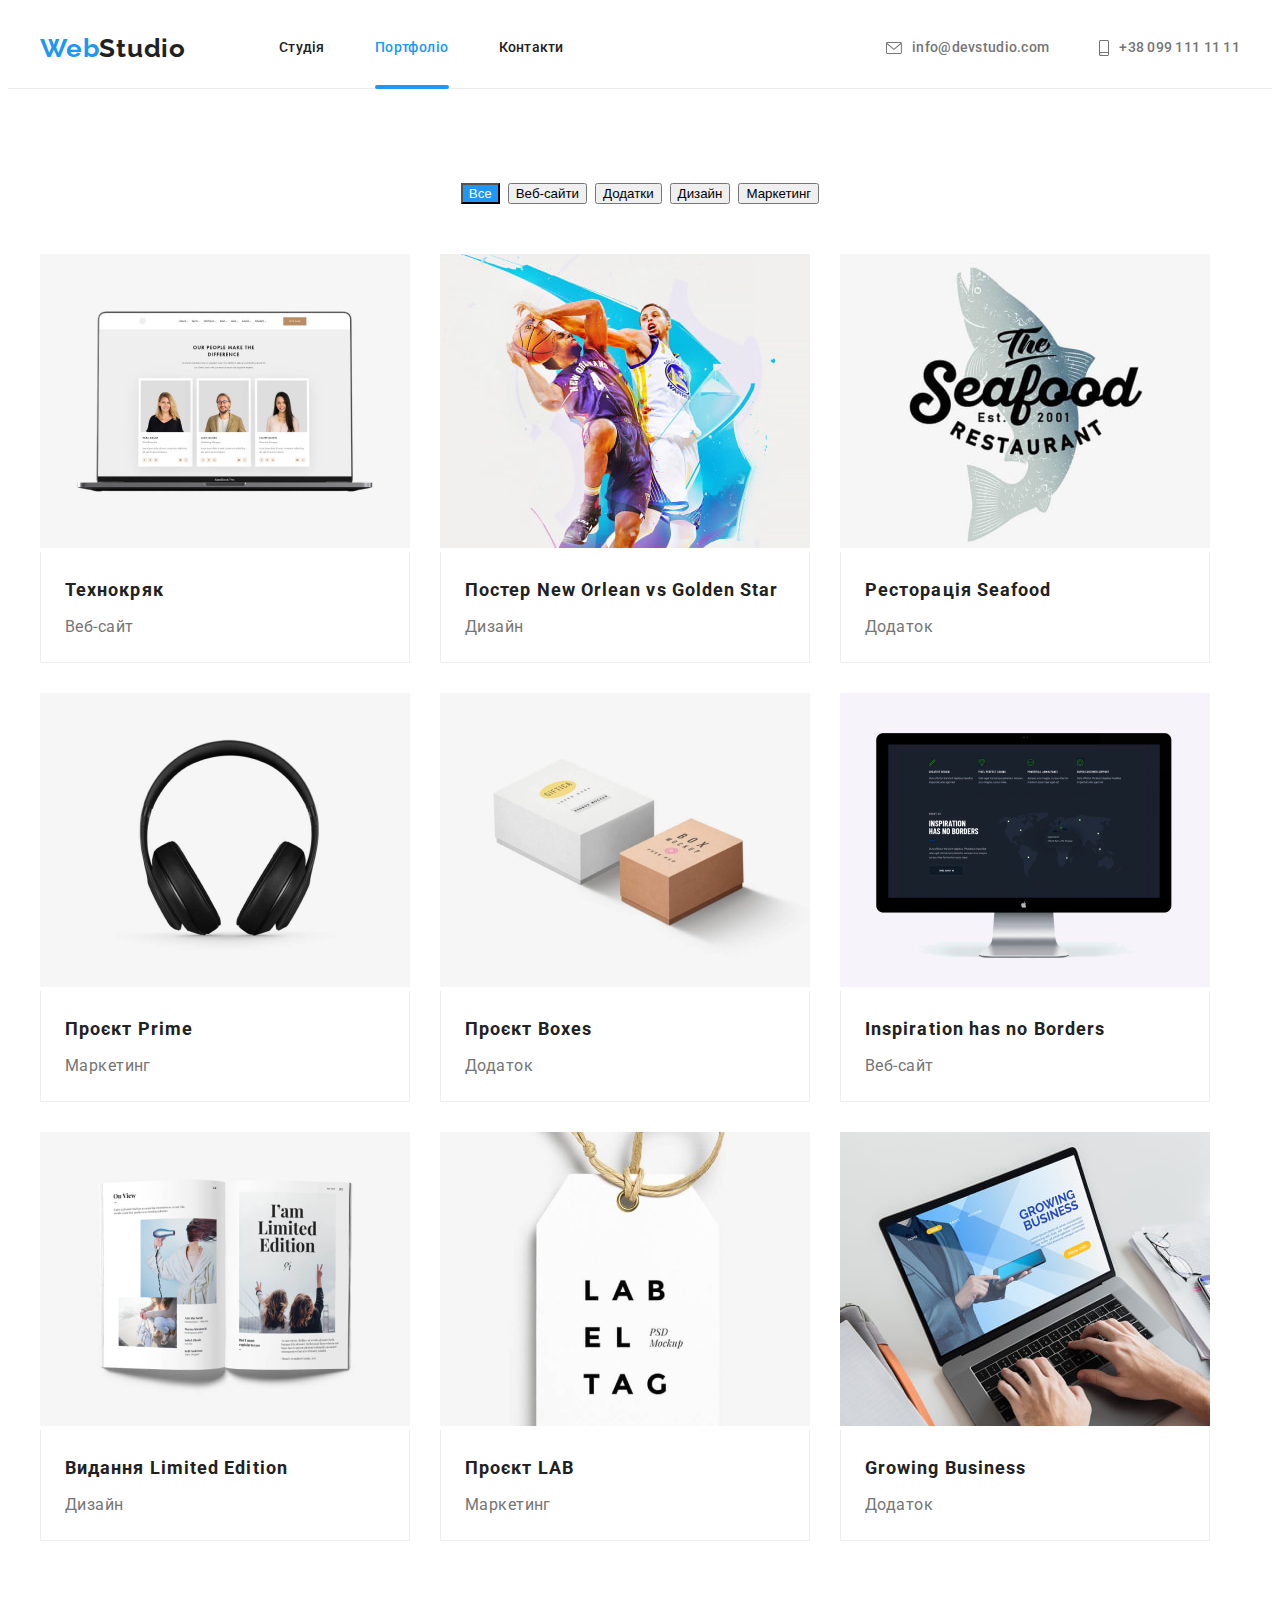
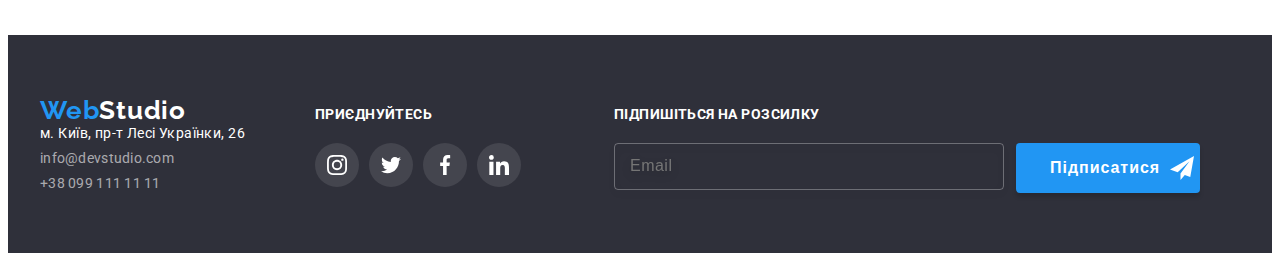
==== portfolio.html @ 306e64cb "BEM - HEADER" ====
<!DOCTYPE html>
<html lang="uk">
  <head>
    <meta charset="UTF-8" />
    <meta http-equiv="X-UA-Compatible" content="IE=edge" />
    <meta name="viewport" content="width=device-width, initial-scale=1.0" />
    <title>Portfolio</title>
    <link rel="preconnect" href="https://fonts.googleapis.com" />
    <link rel="preconnect" href="https://fonts.gstatic.com" crossorigin />
    <link
      href="https://fonts.googleapis.com/css2?family=Roboto:wght@400;500;700;900&display=swap&family=Raleway:wght@700&display=swap"
      rel="stylesheet"
    />
    <link
      rel="stylesheet"
      href="https://cdnjs.cloudflare.com/ajax/libs/modern-normalize/1.1.0/modern-normalize.min.css"
      integrity="sha512-wpPYUAdjBVSE4KJnH1VR1HeZfpl1ub8YT/NKx4PuQ5NmX2tKuGu6U/JRp5y+Y8XG2tV+wKQpNHVUX03MfMFn9Q=="
      crossorigin="anonymous"
      referrerpolicy="no-referrer"
    />
    <link rel="stylesheet" href="./css/styles.css" />
  </head>
  <body>
    <!-- HEADER -->
    <header class="header">
      <div class="container header__container">
        <a class="logo header__logo" href="" lang="en"
          >Web<span class="logo--accent">Studio</span></a
        >

        <nav class="menu">
          <ul class="menu-list list">
            <li class="menu-list__item menu__menu-list">
              <a href="./index.html" target="_self" class="menu__link link">Студія</a>
            </li>
            <li class="menu-list__item menu__menu-list">
              <a href="./portfolio.html" target="_self" class="menu__link--current link"
                >Портфоліо</a
              >
            </li>
            <li class="menu-list__item menu__menu-list">
              <a href="/*Активная_ссылка*/" target="_blank" class="menu__link link">Контакти</a>
            </li>
          </ul>
        </nav>

        <ul class="menu-contacts list">
          <li class="menu-contacts__item">
            <a class="menu__link menu-contacts__menu-link link" href="mailto:infi@example.com">
              <svg class="header-contact__icon" width="16" height="12">
                <use href="./images/icons.svg#icon-mail"></use></svg
              >info@devstudio.com
            </a>
          </li>
          <li class="header-contact__item">
            <a class="menu__link menu-contacts__menu-link link" href="tel:+380991111111">
              <svg class="header-contact__icon" width="10" height="16">
                <use href="./images/icons.svg#icon-smartphone"></use></svg
              >+38 099 111 11 11</a
            >
          </li>
        </ul>
      </div>
    </header>
    <main class="main">
      <section class="section-work">
        <div class="container work">
          <!--Герой-->
          <h2 hidden>Портфоліо</h2>
          <ul class="list filter">
            <li><button type="button" class="button primary">Все</button></li>
            <li><button type="button" class="button secondary">Веб-сайти</button></li>
            <li><button type="button" class="button secondary">Додатки</button></li>
            <li><button type="button" class="button secondary">Дизайн</button></li>
            <li><button type="button" class="button secondary">Маркетинг</button></li>
          </ul>
          <ul class="list project">
            <li class="">
              <a class="project-link link" href="link" rel="noopener noreferrer">
                <div class="project-tumb">
                  <img
                    class="project-img"
                    src="./images/people.jpg"
                    alt="фото команди"
                    width="370"
                    height="294"
                  />
                  <div class="overlay-project">
                    <p class="overlay-project-text">
                      Ресурс пропонує комплексні пропозиції з різним рівнем функціоналу та сервісів.
                      Все це дозволить відвідувачу отримати вичерпні відомості про компанію&nbsp; чи
                      приватну особу.
                    </p>
                  </div>
                </div>
                <div class="card-project">
                  <h2 class="work-title">Технокряк</h2>
                  <p class="work-text">Веб-сайт</p>
                </div>
              </a>
            </li>
            <li class="">
              <a class="project-link link" href="link" rel="noopener noreferrer">
                <div class="project-tumb">
                  <img
                    class="project-img"
                    src="./images/sport.jpg"
                    alt="фото постеру New Orlean vs Golden Star"
                    width="370"
                    height="294"
                  />
                  <div class="overlay-project">
                    <p class="overlay-project-text">
                      Ресурс пропонує комплексні пропозиції з різним рівнем функціоналу та сервісів.
                      Все це дозволить відвідувачу отримати вичерпні відомості про компанію&nbsp чи
                      приватну особу.
                    </p>
                  </div>
                </div>
                <div class="card-project">
                  <h2 class="work-title">Постер New Orlean vs Golden Star</h2>
                  <p class="work-text">Дизайн</p>
                </div>
              </a>
            </li>
            <li class="">
              <a class="project-link link" href="link" rel="noopener noreferrer">
                <div class="project-tumb">
                  <img
                    class="project-img"
                    src="./images/logorestorant.jpg"
                    alt="фото логотипа ресторації Seafood"
                    width="370"
                    height="294"
                  />
                  <div class="overlay-project">
                    <p class="overlay-project-text">
                      Ресурс пропонує комплексні пропозиції з різним рівнем функціоналу та сервісів.
                      Все це дозволить відвідувачу отримати вичерпні відомості про компанію&nbsp; чи
                      приватну особу.
                    </p>
                  </div>
                </div>
                <div class="card-project">
                  <h2 class="work-title">Ресторація Seafood</h2>
                  <p class="work-text">Додаток</p>
                </div>
              </a>
            </li>
            <li class="">
              <a class="project-link link" href="link" rel="noopener noreferrer">
                <div class="project-tumb">
                  <img
                    class="project-img"
                    src="./images/headphones.png"
                    alt="фото навушників"
                    width="370"
                    height="294"
                  />
                  <div class="overlay-project">
                    <p class="overlay-project-text">
                      Ресурс пропонує комплексні пропозиції з різним рівнем функціоналу та сервісів.
                      Все це дозволить відвідувачу отримати вичерпні відомості про компанію&nbsp; чи
                      приватну особу.
                    </p>
                  </div>
                </div>
                <div class="card-project">
                  <h2 class="work-title">Проєкт Prime</h2>
                  <p class="work-text">Маркетинг</p>
                </div>
              </a>
            </li>
            <li class="">
              <a class="project-link link" href="link" rel="noopener noreferrer">
                <div class="project-tumb">
                  <img
                    class="project-img"
                    src="./images/box.jpg"
                    alt="фото коробок"
                    width="370"
                    height="294"
                  />
                  <div class="overlay-project">
                    <p class="overlay-project-text">
                      Ресурс пропонує комплексні пропозиції з різним рівнем функціоналу та сервісів.
                      Все це дозволить відвідувачу отримати вичерпні відомості про компанію чи
                      приватну особу.
                    </p>
                  </div>
                </div>
                <div class="card-project">
                  <h2 class="work-title">Проєкт Boxes</h2>
                  <p class="work-text">Додаток</p>
                </div>
              </a>
            </li>
            <li class="">
              <a class="project-link link" href="link" rel="noopener noreferrer">
                <div class="project-tumb">
                  <img
                    class="project-img"
                    src="./images/monitor.png"
                    alt="фото монітора"
                    width="370"
                    height="294"
                  />
                  <div class="overlay-project">
                    <p class="overlay-project-text">
                      Ресурс пропонує комплексні пропозиції з різним рівнем функціоналу та сервісів.
                      Все це дозволить відвідувачу отримати вичерпні відомості про компанію чи
                      приватну особу.
                    </p>
                  </div>
                </div>
                <div class="card-project">
                  <h2 class="work-title">Inspiration has no Borders</h2>
                  <p class="work-text">Веб-сайт</p>
                </div>
              </a>
            </li>
            <li class="">
              <a class="project-link link" href="link" rel="noopener noreferrer">
                <div class="project-tumb">
                  <img
                    class="project-img"
                    src="./images/book.jpg"
                    alt="фото разгорнутої книги"
                    width="370"
                    height="294"
                  />
                  <div class="overlay-project">
                    <p class="overlay-project-text">
                      Ресурс пропонує комплексні пропозиції з різним рівнем функціоналу та сервісів.
                      Все це дозволить відвідувачу отримати вичерпні відомості про компанію&nbsp; чи
                      приватну особу.
                    </p>
                  </div>
                </div>
                <div class="card-project">
                  <h2 class="work-title">Видання Limited Edition</h2>
                  <p class="work-text">Дизайн</p>
                </div>
              </a>
            </li>
            <li class="">
              <a class="project-link link" href="link" rel="noopener noreferrer">
                <div class="project-tumb">
                  <img
                    class="project-img"
                    src="./images/labletag.jpg"
                    alt="фото лейбла"
                    width="370"
                    height="294"
                  />
                  <div class="overlay-project">
                    <p class="overlay-project-text">
                      Ресурс пропонує комплексні пропозиції з різним рівнем функціоналу та сервісів.
                      Все це дозволить відвідувачу отримати вичерпні відомості про компанію&nbsp; чи
                      приватну особу.
                    </p>
                  </div>
                </div>
                <div class="card-project">
                  <h2 class="work-title">Проєкт LAB</h2>
                  <p class="work-text">Маркетинг</p>
                </div>
              </a>
            </li>
            <li class="">
              <a class="project-link link" href="link" rel="noopener noreferrer">
                <div class="project-tumb">
                  <img
                    class="project-img"
                    src="./images/notebook.jpg"
                    alt="фото ноутбука"
                    width="370"
                    height="294"
                  />
                  <div class="overlay-project">
                    <p class="overlay-project-text">
                      Ресурс пропонує комплексні пропозиції з різним рівнем функціоналу та сервісів.
                      Все це дозволить відвідувачу отримати вичерпні відомості про компанію&nbsp; чи
                      приватну особу.
                    </p>
                  </div>
                </div>
                <div class="card-project">
                  <h2 class="work-title">Growing Business</h2>
                  <p class="work-text">Додаток</p>
                </div>
              </a>
            </li>
          </ul>
        </div>
      </section>
    </main>
    <footer class="footer">
      <div class="container footer-down">
        <div class="footer-left-bloc">
          <a class="logo footer" href="" lang="en"> Web<span class="logo-accent-1">Studio</span></a>
          <address class="footer-address">
            м. Київ, пр-т Лесі Українки, 26
            <ul class="list footer-list">
              <li class="footer-item">
                <a href="mailto:infi@example.com" class="footer-link link">info@devstudio.com</a>
              </li>
              <li class="footer-item">
                <a href="tel:+380991111111" class="footer-link link">+38 099 111 11 11</a>
              </li>
            </ul>
          </address>
        </div>
        <div class="footer-rigth-bloc">
          <h3 class="social-title">Приєднуйтесь</h3>

          <ul class="list item-rigth-bloc">
            <li class="social-link">
              <a
                class="social-invate link"
                href=""
                target="_blank"
                rel="noopener noreferrer"
                aria-label="instagram"
              >
                <svg class="social-icon-footer" width="20" height="20">
                  <use href="./images/icons.svg#icon-instagram"></use></svg
              ></a>
            </li>
            <li class="social-link">
              <a
                class="social-invate link"
                href=""
                target="_blank"
                rel="noopener noreferrer"
                aria-label="twitter"
                ><svg class="social-icon-footer" width="20" height="20">
                  <use href="./images/icons.svg#icon-twitter"></use></svg
              ></a>
            </li>
            <li class="social-link">
              <a
                class="social-invate link"
                href=""
                target="_blank"
                rel="noopener noreferrer"
                aria-label="facebook"
                ><svg class="social-icon-footer" width="20" height="20">
                  <use href="./images/icons.svg#icon-facebook"></use></svg
              ></a>
            </li>
            <li class="social-link">
              <a
                class="social-invate link"
                href=""
                target="_blank"
                rel="noopener noreferrer"
                aria-label="linkedin"
                ><svg class="social-icon-footer" width="20" height="20">
                  <use href="./images/icons.svg#icon-linkedin"></use></svg
              ></a>
            </li>
          </ul>
        </div>
        <!-- Форма підписки -->
        <div class="form">
          <h3 class="social-title">Підпишіться на розсилку</h3>
          <form class="form-footer" name="signup_form" autocomplete="on" novalidate>
            <label class="footer-form-bloc">
              <input class="footer-input-email" type="email" name="email" placeholder="Email" />
            </label>
            <button class="btn-subscribe" type="submit">
              <span class="btn-subsribe-text">Підписатися</span>
              <svg class="btn-send" width="24" height="24" viewBox="0 0 24 24">
                <use href="./images/icons.svg#icon-send"></use>
              </svg>
            </button>
          </form>
        </div>
      </div>
    </footer>
  </body>
</html>
---- css/styles.css ----
:root {
  --primery-text-color: #212121;
  --primery-bgr-color: #e5e5e5;
  --header-bgr-color: #ececec;
  --footer-bgr-color: #2f303a;
  --hero-bgr-color: #c4c4c4;
  --accent-bgr-btn-color: rgba(33, 150, 243, 1);
  --hover-focus-btn: rgba(24, 140, 232, 1);
  --white-color: #ffffff;
  --footer-text-color: rgba(255, 255, 255, 0.6);
  --footer-title: rgba(255, 255, 255, 1);
  --bgr-button-secondary: #f5f4fa;
  --bgr-overlay-we: rgba(47, 48, 58, 0.8);
  --main-text: rgba(117, 117, 117, 1);

  --border-btn: #eeeeee;
  --icon-color: #afb1b8;
  --icon-border-color: rgba(175, 177, 184, 1);
  --transition: 250ms cubic-bezier(0.4, 0, 0.2, 1);
  --animation-modal: 250ms ease-in-out 20ms;
  --overlay-card: rgba(33, 150, 243, 0.9);
  --font-form-modal: rgba(117, 117, 117, 0.5);
}
/* RESET */
body {
  font-family: 'Roboto', sans-serif;
  color: var(--primery-text-color);
  font-size: 14px;
  font-weight: 400;
  line-height: 1.14;
  letter-spacing: 0.03em;
}
h1,
h2,
h3,
h4,
h5,
h6,
p,
ul {
  margin: 0;
  padding: 0;
}
img {
  display: block;
}
div {
  display: block;
}
.list {
  list-style: none;
  padding: 0;
  margin: 0;
}
.link {
  text-decoration: none;
  color: var(--primery-text-color);
}
.visually-hidden {
  position: absolute;
  width: 1px;
  height: 1px;
  margin: -1px;
  border: 0;
  padding: 0;
  white-space: nowrap;
  clip-path: inset(100%);
  clip: rect(0 0 0 0);
  overflow: hidden;
}
/* *****GENERAL STYLES****** */
.container {
  width: 1200px;
  padding-left: 15px;
  padding-right: 15px;
  margin: 0 auto;
}
/******* HEADER *******/
.header {
  border-bottom: 1px solid #ececec;
}
.header__container {
  display: flex;
  align-items: center;
  border: 0px;
}
.logo {
  font-family: 'Raleway', sans-serif;
  font-style: normal;
  font-weight: 700;
  font-size: 26px;
  line-height: 1.19;
  letter-spacing: 0.03em;
  color: #2196f3;
  text-decoration: none;
}
.header__logo {
  margin-right: 93px;
}
.logo--accent {
  color: var(--primery-text-color);
}
/* ****** */
.menu {
  font-weight: 500;
}
.menu-list {
  display: flex;
  margin-left: auto;
  align-items: center;
}
.menu__menu-list {
  margin-right: 50px;
  display: block;
}
.menu__menu-list:last-child {
  margin-right: 0;
}
.menu__link {
  letter-spacing: 0.02em;
  transition: color var(--transition);
}
.menu__link:hover,
.menu__link:focus,
.menu__link:active {
  color: var(--accent-bgr-btn-color);
}
.menu__link--current {
  display: block;
  position: relative;
  color: var(--accent-bgr-btn-color);
  text-transform: none;
  font-weight: 500;
  padding-top: 32px;
  padding-bottom: 32px;
}
.menu__link--current::after {
  content: '';
  position: absolute;
  left: 0;
  bottom: -1px;
  display: block;
  width: 100%;
  height: 4px;
  background: var(--accent-bgr-btn-color);
  border-radius: 2px;
}
/* CONTACTS */
.menu-contacts {
  display: flex;
  align-items: center;
  margin-left: auto;
}
.menu-contacts__item {
  margin-right: 50px;
}
.menu-contacts__item:last-child {
  margin-right: 0;
}
.menu-contacts__menu-link {
  color: var(--main-text);
  font-weight: 500;
  padding-top: 32px;
  padding-bottom: 32px;
  transition: color var(--transition);
  display: flex;
  align-items: center;
  border: 0px;
}
.menu-contacts__menu-link:hover,
.menu-contacts__menu-link:focus,
.menu-contacts__menu-link:active {
  color: var(--accent-bgr-btn-color);
}

.header-contact__icon {
  fill: currentColor;
  margin-right: 10px;
}
/* *******MAIN******** */
/ 
/*******BUTTON******/
.button {
  font-size: 16px;
  line-height: 1.63;
  font-family: inherit;
  background-color: var(--bgr-button-secondary);
  cursor: pointer;
  padding: 6px 22px;
  border-radius: 4px;
  border: 0px;
  transition: background-color var(--transition), color var(--transition),
    box-shadow var(--transition);
}
.button:hover,
.button:focus {
  background-color: var(--hover-focus-btn);
  color: var(--white-color);
  box-shadow: 0px 2px 2px rgba(0, 0, 0, 0.12), 0px 1px 2px rgba(0, 0, 0, 0.08),
    0px 3px 1px rgba(0, 0, 0, 0.1);
}
.button:active {
  background-color: var(--accent-bgr-btn-color);
}
.button.hero {
  line-height: 1.88;
  background-color: var(--accent-bgr-btn-color);
  color: var(--white-color);
  font-weight: 700;
  width: 216px;
  height: 50px;
  padding: 10px 32px;
  border-radius: 4px;
  border: 0px;
  margin-top: 30px;
  margin-left: auto;
  margin-right: auto;
  justify-content: center;
  box-shadow: 0px 4px 4px 0px rgba(0, 0, 0, 0.15);
  transition: background-color var(--transition);
}
.button.hero:hover,
.button.hero:focus {
  background-color: var(--hover-focus-btn);
}
.button.primary {
  background-color: var(--accent-bgr-btn-color);
  color: var(--white-color);
  font-weight: 500;
}
.button.secondary {
  font-weight: 500;
}
/* стили для подвалов обоих страниц */
/* FOOTER */

.footer {
  background-color: var(--footer-bgr-color);
  padding-top: 60px;
  padding-bottom: 60px;
}
.container.footer-down {
  display: flex;
  align-items: baseline;
}
.footer-left-bloc {
  display: block;
  margin-right: 70px;
}

.logo-link.footer {
  margin-bottom: 20px;
  display: block;
  margin-right: 0px;
  padding-top: 0px;
  padding-bottom: 0px;
}
.footer-address {
  font-style: normal;
  color: var(--footer-title);
}
.footer-link {
  color: var(--footer-text-color);
  letter-spacing: 0.02em;
  transition: color var(--transition);
}
.footer-link:hover,
.footer-link:focus {
  color: var(--white-color);
}
.logo-accent-1 {
  color: var(--white-color);
}
.footer-item:not(:last-child) {
  display: block;
  margin-bottom: 9px;
}
.footer-list {
  margin-top: 9px;
}
/* ICONS FOOTER */
.social-invate.link {
  display: flex;
  align-items: center;
  justify-content: center;
  width: 44px;
  height: 44px;
  background-color: rgba(255, 255, 255, 0.1);
  border-radius: 50%;
  transition: background-color var(--transition);
}
.social-icon-footer {
  fill: var(--white-color);
}

.social-invate:hover,
.social-invate:focus {
  background-color: var(--accent-bgr-btn-color);
}
.social-icon {
  transition: fill var(--transition);
}
.social-invate:hover .social-icon {
  fill: var(--white-color);
}

/* СОЦІАЛЬНІ МЕРЕЖІ */
.container.social {
  display: flex;
}
.social-title {
  color: var(--footer-title);
  text-transform: uppercase;
  font-weight: 700;
  font-size: 14px;
}
/* FORM signup*/
.form {
  display: block;
  align-items: center;
  justify-content: center;
  margin-left: 93px;
  width: 570px;
}
.form-footer {
  display: flex;
}

.footer-input-email {
  min-width: 358px;
  background-color: transparent;
  border: 1px solid rgba(255, 255, 255, 0.3);
  filter: drop-shadow(0px 4px 4px rgba(0, 0, 0, 0.15));
  border-radius: 4px;
  color: var(--white-color);
  padding: 15px 15px 15px 15px;
}
.footer-input-email::placeholder {
  font-weight: 400;
  font-size: 16px;
  line-height: 1.25;
  display: flex;
  align-items: center;
  letter-spacing: 0.03em;
  padding-top: 15px;
  padding-bottom: 15px;
  width: 100%;
  height: 100%;
}
.btn-subscribe {
  display: flex;
  align-items: center;
  justify-items: center;
  width: 200px;
  height: 50px;
  background-color: rgba(33, 150, 243, 1);
  box-shadow: 0px 4px 4px rgba(0, 0, 0, 0.15);
  border-radius: 4px;
  margin-left: 12px;
  border: 0;
}
.btn-subsribe-text {
  font-weight: 700;
  font-size: 16px;
  line-height: 1.88;
  align-items: center;
  text-align: center;
  padding-top: 10px;
  padding-bottom: 10px;
  padding-left: 28px;
  letter-spacing: 0.06em;
  color: var(--white-color);
  cursor: pointer;
}
.btn-subsribe-text::after {
  content: '';
  margin-left: 10px;
}
.btn-send {
  fill: var(--white-color);
}
/* СТИЛИ ДЛЯ СТРАНИЦЫ СТУДИЯ */
/* HERO */
.section-hero {
  background-color: var(--hero-bgr-color);
  max-width: 1600px;
  padding-top: 200px;
  padding-bottom: 200px;
  margin-left: auto;
  margin-right: auto;
  text-align: center;
  background-image: linear-gradient(40deg, rgba(47, 48, 58, 0.4), rgba(47, 48, 58, 0.4)),
    url(../images/hero.jpg);
  background-repeat: no-repeat;
  background-position: center;
  background-size: cover;
  box-shadow: 0px 4px 4px rgba(0, 0, 0, 0.25);
}
.hero-title {
  font-size: 44px;
  max-width: 696px;
  color: #ffffff;
  line-height: 1.36;
  text-transform: uppercase;
  font-weight: 900;
  text-align: center;
  letter-spacing: 0.06em;
  margin-left: auto;
  margin-right: auto;
}
/* FEATURES */
.section-features {
  padding-top: 94px;
  padding-bottom: 47px;
}

.list.features {
  display: flex;
  gap: 30px;
}

.item-features {
  display: flex;
  align-items: center;
  justify-content: center;
  width: 270px;
  height: 120px;
  border-radius: 4px;
  background-color: var(--bgr-button-secondary);
  margin-bottom: 30px;
}
.features-title {
  text-transform: uppercase;
  font-weight: 700;
  font-size: 14px;
  margin-bottom: 10px;
}
.features-text {
  color: var(--main-text);
  line-height: 1.71;
}

/* WE */
.section-we {
  padding-top: 47px;
  padding-bottom: 94px;
}
.list.we {
  display: flex;
  text-align: center;
  gap: 30px;
}
.portfolio-item {
  width: 370px;
  height: 294px;
}
.we-title {
  font-weight: 700;
  font-size: 36px;
  line-height: 1.17;
  text-align: center;
  margin-bottom: 50px;
}
.overlay-we {
  position: relative;
}
.overlay-text {
  position: absolute;
  left: 0;
  bottom: 0;
  padding-top: 27px;
  padding-bottom: 27px;
  width: 100%;
  font-weight: 700;
  font-size: 14px;
  line-height: 1.14;
  letter-spacing: 0.03em;
  color: var(--footer-title);
  text-align: center;
  background-color: var(--bgr-overlay-we);
  text-transform: uppercase;
  text-shadow: 0px 4px 4px rgba(0, 0, 0, 0.25);
}
/* **TEAM** */

.section-team {
  background-color: var(--bgr-button-secondary);
  padding-top: 94px;
  padding-bottom: 94px;
}
.team-cont {
  padding-top: 30px;
  padding-bottom: 30px;
}

.team-card {
  background-color: var(--white-color);
  border-radius: 0px 0px 4px 4px;
  text-align: center;
  box-shadow: 0px 1px 3px rgba(0, 0, 0, 0.12), 0px 1px 1px rgba(0, 0, 0, 0.14),
    0px 2px 1px rgba(0, 0, 0, 0.2);
}
.list.team {
  gap: 30px;
  display: flex;
  text-align: center;
}
.team-title {
  font-weight: 500;
  font-size: 16px;
  line-height: 1.19;
  margin-bottom: 10px;
}
.team-text {
  font-weight: 400;
  font-size: 16px;
  line-height: 1.19;
  color: var(--main-text);
}

/* СТИЛИ ДЛЯ СТРАНИЦЫ ПОРТФОЛИО */
.section-work {
  padding-top: 94px;
  padding-bottom: 94px;
}
.list.filter {
  display: flex;
  justify-content: center;
  gap: 8px;
  margin-bottom: 50px;
}
.list.project {
  display: flex;
  flex-wrap: wrap;
  gap: 30px;
}
.project-link {
  display: block;
  transition: box-shadow var(--transition);
}
.project-link:hover,
.project-link:focus {
  box-shadow: 1px 4px 6px 0px rgba(0, 0, 0, 0.16), 0px 4px 4px 0px rgba(0, 0, 0, 0.06),
    0px 1px 1px 0px rgba(0, 0, 0, 0.12);
}
.project-tumb {
  display: inline-block;
  position: relative;
  overflow-y: hidden;
  overflow-x: hidden;
}

.overlay-project {
  position: absolute;
  top: 0;
  left: 0;
  width: 100%;
  height: 100%;
  transform: translateY(100%);
  transition: transform var(--transition);
  background-color: var(--overlay-card);
}
.project-link:hover .overlay-project,
.project-link:focus .overlay-project {
  transform: translateY(0);
}

.overlay-project-text {
  font-weight: 400;
  font-size: 18px;
  color: var(--footer-title);
  text-align: left;
  line-height: 1.55;
  text-shadow: 0px 4px 4px rgba(0, 0, 0, 0.25);
  padding: 63px 24px;
  letter-spacing: 0.03em;
}
.project-img {
  display: block;
}
.work-title {
  font-weight: 700;
  font-size: 18px;
  line-height: 2;
  letter-spacing: 0.06em;
  color: var(--primery-text-color);
  margin-bottom: 4px;
}
.work-text {
  font-size: 16px;
  line-height: 1.88;
  color: var(--main-text);
}
.card-project {
  padding: 20px 24px;
  border: 1px solid var(--border-btn);
  border-top: none;
}

/* CLIENTS */
.section-clients {
  padding-top: 94px;
  padding-bottom: 94px;
}
.our-clients {
  display: flex;
  align-items: center;
  justify-content: center;
  gap: 30px;
}
.clients-item {
  display: flex;
  align-items: center;
  justify-content: center;
  width: 170px;
  height: 92px;
  border: 1px solid var(--icon-border-color);
  border-radius: 4px;
  color: var(--icon-color);
  transition: color var(--transition), border var(--transition);
}
.clients-item:hover,
.clients-item:focus {
  color: var(--accent-bgr-btn-color);
  border: 1px solid var(--accent-bgr-btn-color);
}

.clients-icon {
  fill: currentColor;
}

/* ICONS */
/* SOCIAL */
.social {
  display: flex;
  align-items: center;
  justify-content: center;
  gap: 10px;
  margin-top: 16px;
}
/* .social-link {
} */
.social-profile {
  display: flex;
  align-items: center;
  justify-content: center;
  width: 44px;
  height: 44px;
  background-color: var(--white-color);
  border-radius: 50%;
  transition: background-color var(--transition);
}
.social-icon {
  fill: var(--icon-color);
}

.social-profile:hover,
.social-profile:focus {
  background-color: var(--accent-bgr-btn-color);
}
.social-icon {
  transition: fill var(--transition);
}
.social-profile:hover .social-icon {
  fill: var(--white-color);
}
.social-profile:focus .social-icon {
  fill: var(--white-color);
}

.social-title {
  margin-bottom: 20px;
}

.item-rigth-bloc {
  display: flex;
  gap: 10px;
}
/* MODAL WINDOW */
.backdrop {
  position: fixed;
  z-index: 1000;
  top: 0;
  left: 0;
  width: 100%;
  height: 100%;
  background-color: rgba(0, 0, 0, 0.1);
  transition: opacity var(--transition), visibility var(--transition);
}
.backdrop.is-hidden {
  opacity: 0;
  visibility: hidden;
  pointer-events: none;
}
.modal {
  position: absolute;
  top: 50%;
  left: 50%;
  transform: translate(-50%, -50%);
  width: 528px;
  height: 581px;
  padding: 40px 40px;
  background-color: var(--white-color);
  border-radius: 4px;
  box-shadow: 0px 2px 1px 0px rgba(0, 0, 0, 0.2), 0px 1px 1px 0px rgba(0, 0, 0, 0.14),
    0px 1px 3px 0px rgba(0, 0, 0, 0.12);
  opacity: 1;
  transition: transform var(--animation-modal), opacity var(--animation-modal);
}
.backdrop.is-hidden .modal {
  opacity: 0;
  transform: translate(-50%, 50%) scale(0.8) rotate(1turn);
}
.modal-btn {
  position: absolute;
  display: flex;
  align-items: center;
  justify-content: center;
  top: 8px;
  right: 8px;
  border-radius: 50%;
  border: 1px solid rgba(0, 0, 0, 0.1);
  background-color: transparent;
  width: 30px;
  height: 30px;
  padding: 0 0;
  cursor: pointer;
  transition: fill var(--transition);
}
.modal-btn:hover,
.modal-btn:focus {
  fill: var(--accent-bgr-btn-color);
}
/* FORMA */
.form-modal-order {
  text-align: center;
}
/* FORM!!!!!!!!!!!!!!! start */
.modal-title {
  display: flex;
  align-items: center;
  justify-content: center;
  font-weight: 700;
  font-size: 20px;
  line-height: 23px;
  letter-spacing: 0.03em;
  color: var(--primery-text-color);
}
.group {
  margin-top: 12px;
  margin-bottom: 20px;
}
.input-order {
  display: block;
  position: relative;
  margin-bottom: 10px;
}
.input-order:last-child {
  margin-bottom: 0;
}
.input-label {
  display: block;
  font-weight: 400;
  font-size: 12px;
  line-height: 1.16;
  letter-spacing: 0.01em;
  color: var(--main-text);
  margin-bottom: 4px;
  text-align: left;
}

.input-item,
.input-textarea {
  padding: 11px 11px 11px 42px;
  border: 1px solid rgba(33, 33, 33, 0.2);
  border-radius: 4px;
  outline: transparent;
  width: 100%;
}
.input-textarea {
  resize: none;
  height: 120px;
  padding: 12px 16px;
}
.input-textarea::placeholder {
  font-weight: 400;
  font-size: 12px;
  line-height: 14px;
  letter-spacing: 0.01em;
  color: var(--font-form-modal);
}
.input-item {
  transition: border var(--transition);
}
.input-item:hover,
.input-item:focus {
  border: 1px solid var(--accent-bgr-btn-color);
}
.input-item:hover + .input-icon,
.input-item:focus + .input-icon {
  fill: var(--accent-bgr-btn-color);
}
.input-item + .input-icon {
  transition: fill var(--transition);
}

.input-icon {
  position: absolute;
  bottom: 11px;
  left: 12px;
  transition: fill var(--transition);
}
.order {
  display: flex;
  align-items: center;
  justify-content: center;
  margin-bottom: 30px;
  gap: 7px;
  height: 24px;
}
.order-input:focus + .checkbox-icon {
  stroke: var(--accent-bgr-btn-color);
  stroke-width: 3px;
}
.order-input:checked + .checkbox-icon .checkbox-uncheck {
  opacity: 0;
  transition: opacity var(--transition);
}
.order-input:checked + .checkbox-icon .checkbox-check {
  opacity: 1;
}

.checkbox-icon:hover,
.checkbox-icon:focus {
  fill: var(--accent-bgr-btn-color);
  cursor: pointer;
}

.checkbox-icon {
  transition: fill var(--transition);
}
.checkbox-check {
  opacity: 0;
  transition: opacity var(--transition);
}

.checkbox-text {
  font-weight: 400;
  font-size: 14px;
  line-height: 1.71;
  letter-spacing: 0.03em;
  color: var(--main-text);
  user-select: none;
  text-underline-position: under;
}
.terms-link {
  text-decoration: underline;
  color: var(--accent-bgr-btn-color);
  text-underline-position: under;
}

.btn-submite {
  cursor: pointer;
  width: 200px;
  height: 50px;
  background-color: var(--accent-bgr-btn-color);
  color: var(--white-color);
  box-shadow: 0px 4px 4px rgba(0, 0, 0, 0.15);
  border-radius: 4px;
  border: none;
  font-weight: 700;
  font-size: 16px;
  line-height: 1.88;
  display: inline-flex;
  align-items: center;
  justify-content: center;
  letter-spacing: 0.06em;
  transition: background-color var(--transition);
}
.btn-submite:hover,
.btn-submite:focus {
  background-color: var(--hover-focus-btn);
}
/* FORM!!!!!!!!!!!!!!! end */
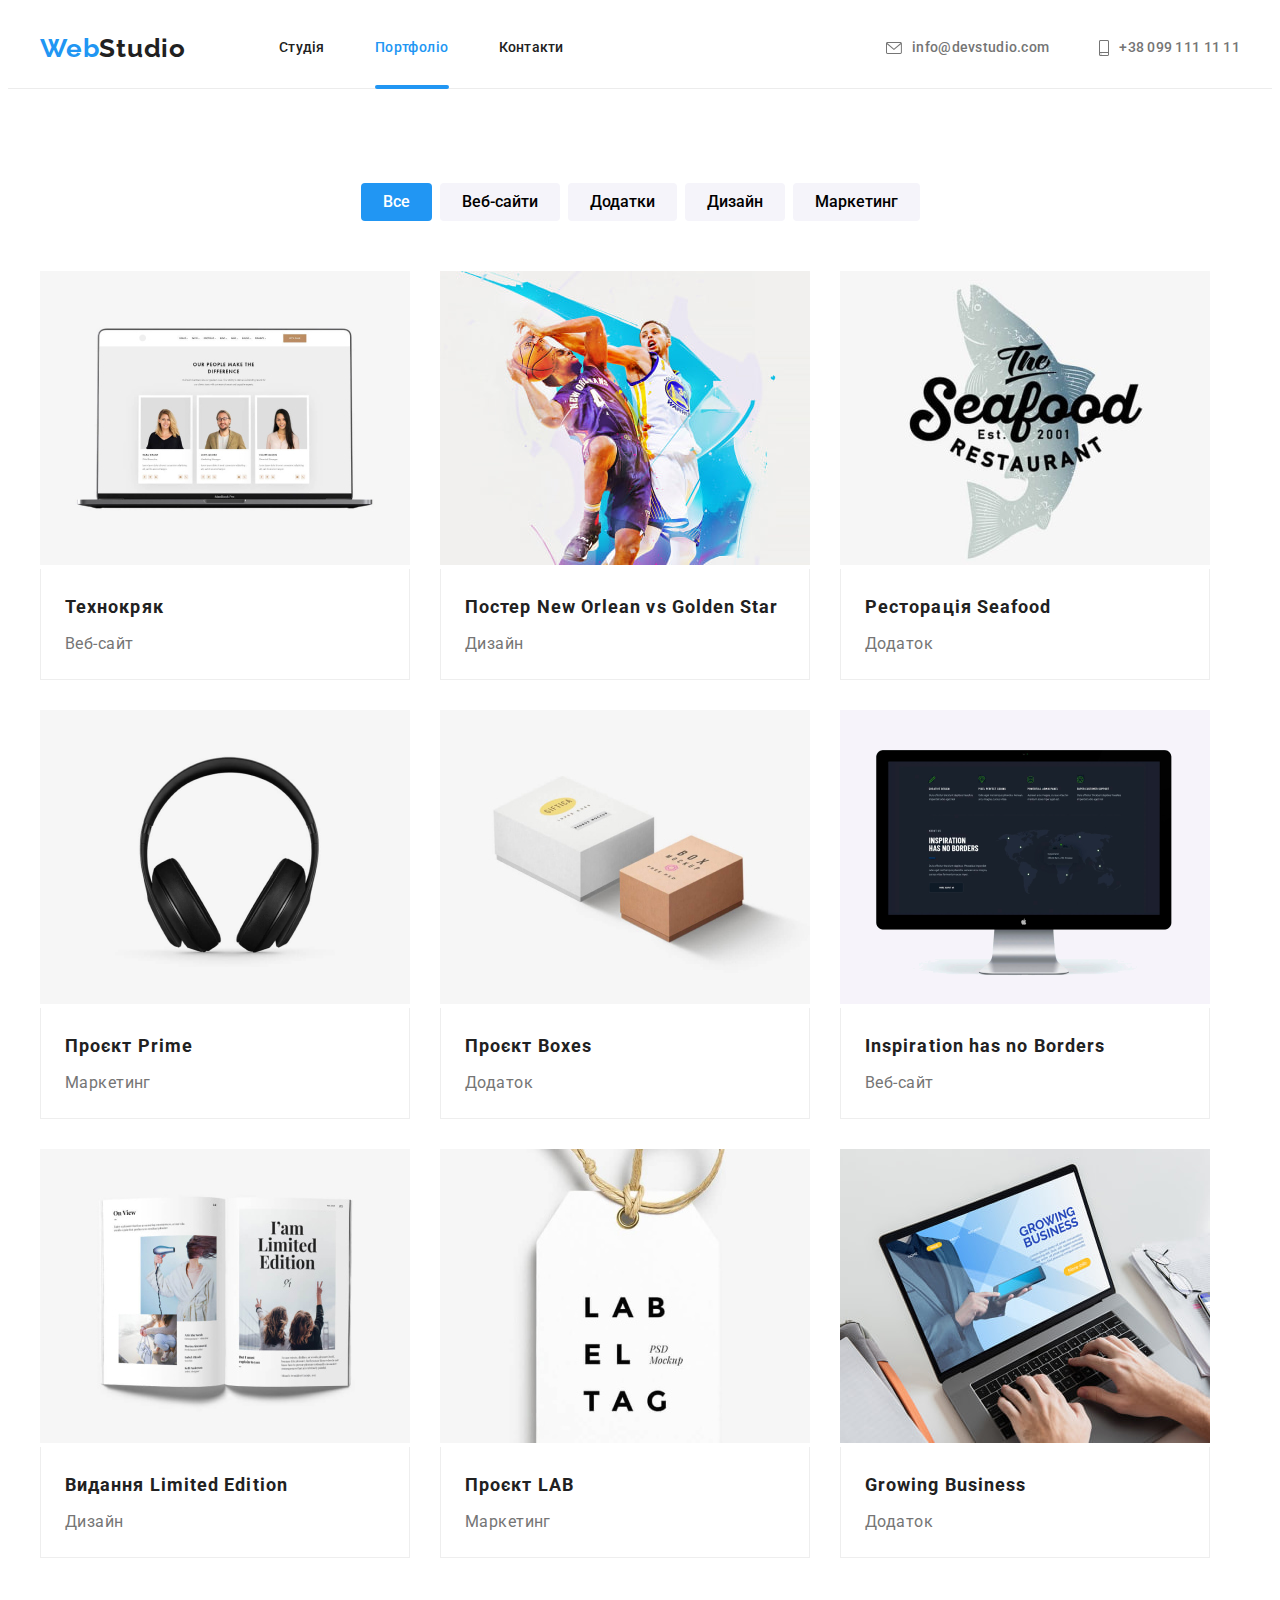
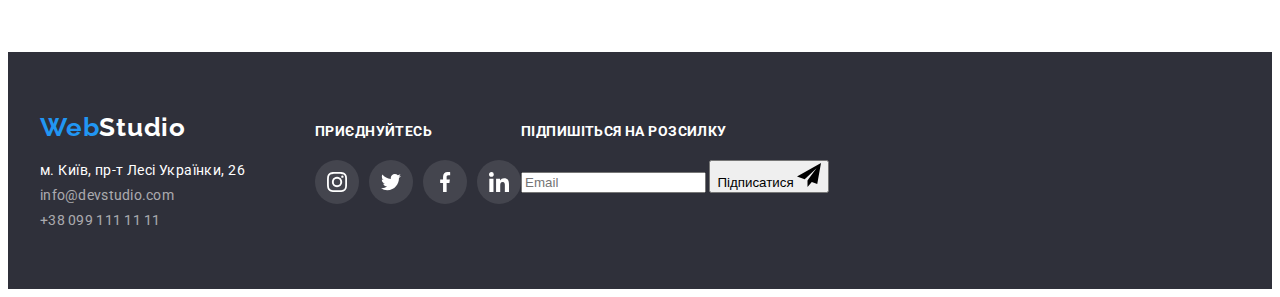
==== commit a9fd980a: "BEM in footer 2/3" ====
--- a/portfolio.html
+++ b/portfolio.html
@@ -24,9 +24,7 @@
     <!-- HEADER -->
     <header class="header">
       <div class="container header__container">
-        <a class="logo header__logo" href="" lang="en"
-          >Web<span class="logo--accent">Studio</span></a
-        >
+        <a class="logo header__logo" href="" lang="en">Web<span class="logo--grey">Studio</span></a>
 
         <nav class="menu">
           <ul class="menu-list list">
@@ -296,17 +294,19 @@
       </section>
     </main>
     <footer class="footer">
-      <div class="container footer-down">
-        <div class="footer-left-bloc">
-          <a class="logo footer" href="" lang="en"> Web<span class="logo-accent-1">Studio</span></a>
-          <address class="footer-address">
+      <div class="container footer__container">
+        <div class="left-block">
+          <a class="logo footer__logo" href="" lang="en"
+            >Web<span class="logo-white">Studio</span></a
+          >
+          <address class="address">
             м. Київ, пр-т Лесі Українки, 26
-            <ul class="list footer-list">
-              <li class="footer-item">
-                <a href="mailto:infi@example.com" class="footer-link link">info@devstudio.com</a>
+            <ul class="address-list address__address-list list">
+              <li class="address__item item footer__item">
+                <a href="mailto:infi@example.com" class="address__link link">info@devstudio.com</a>
               </li>
-              <li class="footer-item">
-                <a href="tel:+380991111111" class="footer-link link">+38 099 111 11 11</a>
+              <li class="address__item item footer__item">
+                <a href="tel:+380991111111" class="address__link link">+38 099 111 11 11</a>
               </li>
             </ul>
           </address>
@@ -362,7 +362,7 @@
             </li>
           </ul>
         </div>
-        <!-- Форма підписки -->
+        <!-- subscription -->
         <div class="form">
           <h3 class="social-title">Підпишіться на розсилку</h3>
           <form class="form-footer" name="signup_form" autocomplete="on" novalidate>
--- a/css/styles.css
+++ b/css/styles.css
@@ -97,7 +97,7 @@
 .header__logo {
   margin-right: 93px;
 }
-.logo--accent {
+.logo--grey {
   color: var(--primery-text-color);
 }
 /* ****** */
@@ -178,7 +178,7 @@
   margin-right: 10px;
 }
 /* *******MAIN******** */
-/ 
+
 /*******BUTTON******/
 .button {
   font-size: 16px;
@@ -239,45 +239,46 @@
   padding-top: 60px;
   padding-bottom: 60px;
 }
-.container.footer-down {
+.footer__container {
   display: flex;
   align-items: baseline;
 }
-.footer-left-bloc {
+/* LEFT-BLOCK */
+.left-block {
   display: block;
   margin-right: 70px;
 }
-
-.logo-link.footer {
+.footer__logo {
   margin-bottom: 20px;
   display: block;
   margin-right: 0px;
   padding-top: 0px;
   padding-bottom: 0px;
 }
-.footer-address {
+.logo-white {
+  color: var(--white-color);
+}
+.address {
   font-style: normal;
   color: var(--footer-title);
 }
-.footer-link {
+.address__address-list {
+  margin-top: 9px;
+}
+.footer__item:not(:last-child) {
+  display: block;
+  margin-bottom: 9px;
+}
+.address__link {
   color: var(--footer-text-color);
   letter-spacing: 0.02em;
   transition: color var(--transition);
 }
-.footer-link:hover,
-.footer-link:focus {
+.address__link:hover,
+.address__link:focus {
   color: var(--white-color);
 }
-.logo-accent-1 {
-  color: var(--white-color);
-}
-.footer-item:not(:last-child) {
-  display: block;
-  margin-bottom: 9px;
-}
-.footer-list {
-  margin-top: 9px;
-}
+
 /* ICONS FOOTER */
 .social-invate.link {
   display: flex;
@@ -314,19 +315,19 @@
   font-weight: 700;
   font-size: 14px;
 }
-/* FORM signup*/
-.form {
+/* subscription*/
+.subscription {
   display: block;
   align-items: center;
   justify-content: center;
   margin-left: 93px;
   width: 570px;
 }
-.form-footer {
-  display: flex;
-}
-
-.footer-input-email {
+.subscription__form {
+  display: flex;
+}
+
+.form__input {
   min-width: 358px;
   background-color: transparent;
   border: 1px solid rgba(255, 255, 255, 0.3);
@@ -335,7 +336,7 @@
   color: var(--white-color);
   padding: 15px 15px 15px 15px;
 }
-.footer-input-email::placeholder {
+.form__input::placeholder {
   font-weight: 400;
   font-size: 16px;
   line-height: 1.25;
@@ -347,7 +348,7 @@
   width: 100%;
   height: 100%;
 }
-.btn-subscribe {
+.form__btn {
   display: flex;
   align-items: center;
   justify-items: center;
@@ -359,7 +360,7 @@
   margin-left: 12px;
   border: 0;
 }
-.btn-subsribe-text {
+.btn__text {
   font-weight: 700;
   font-size: 16px;
   line-height: 1.88;
@@ -372,11 +373,11 @@
   color: var(--white-color);
   cursor: pointer;
 }
-.btn-subsribe-text::after {
+.btn__text::after {
   content: '';
   margin-left: 10px;
 }
-.btn-send {
+.btn__icon {
   fill: var(--white-color);
 }
 /* СТИЛИ ДЛЯ СТРАНИЦЫ СТУДИЯ */
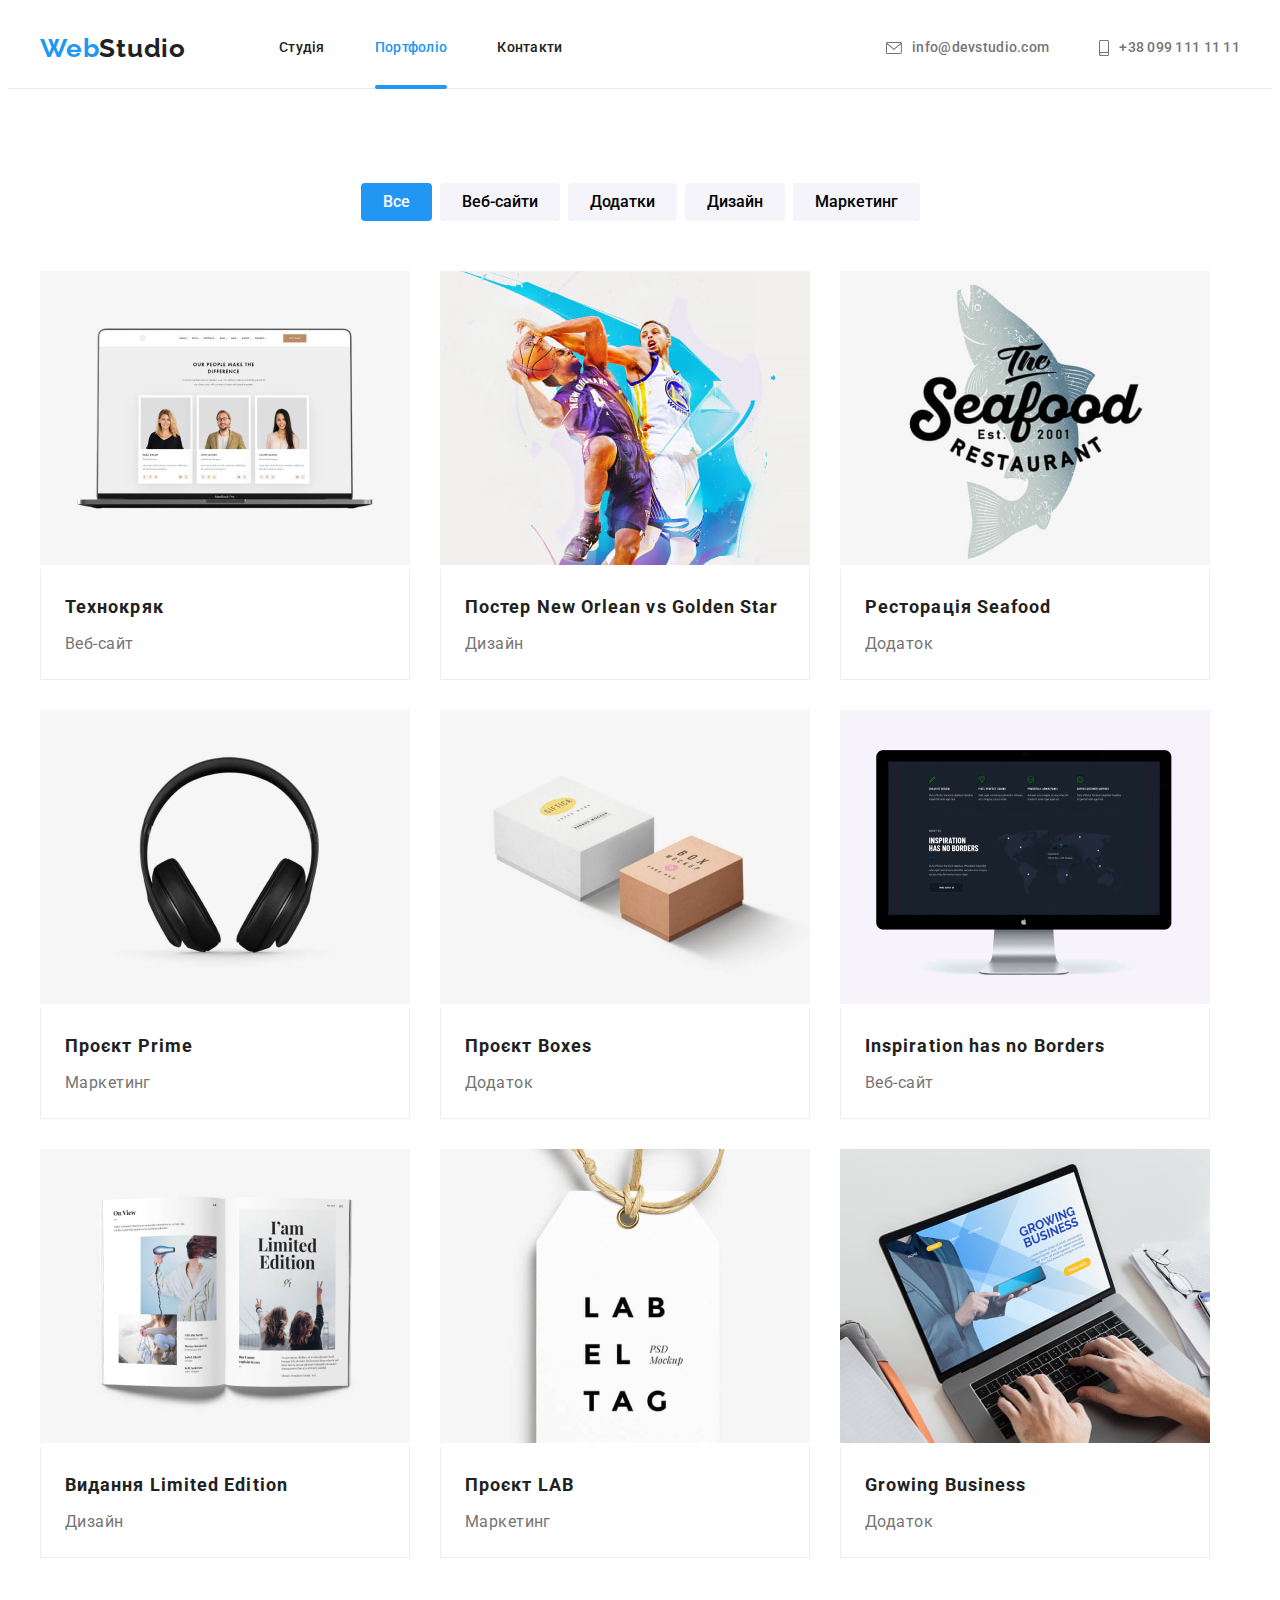
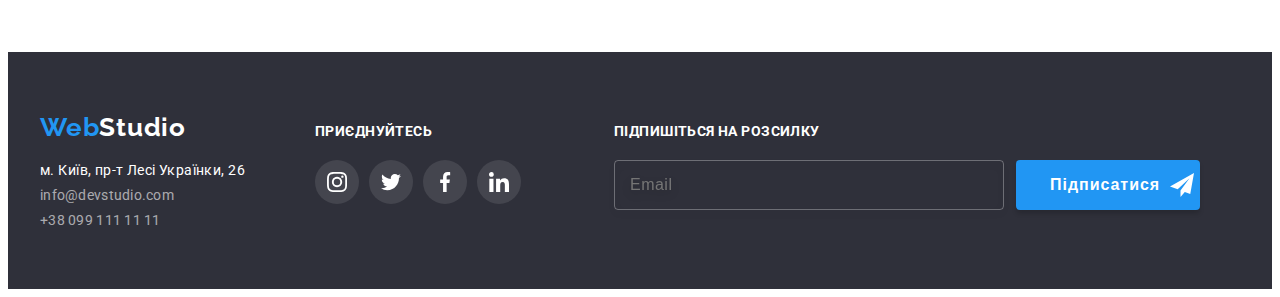
==== commit ecf43391: "BEM (header footer btn-hero clients)" ====
--- a/portfolio.html
+++ b/portfolio.html
@@ -24,7 +24,9 @@
     <!-- HEADER -->
     <header class="header">
       <div class="container header__container">
-        <a class="logo header__logo" href="" lang="en">Web<span class="logo--grey">Studio</span></a>
+        <a class="logo header__logo" href="" lang="en"
+          >Web<span class="logo logo--grey">Studio</span></a
+        >
 
         <nav class="menu">
           <ul class="menu-list list">
@@ -32,7 +34,7 @@
               <a href="./index.html" target="_self" class="menu__link link">Студія</a>
             </li>
             <li class="menu-list__item menu__menu-list">
-              <a href="./portfolio.html" target="_self" class="menu__link--current link"
+              <a href="./portfolio.html" target="_self" class="menu__link menu__link--current link"
                 >Портфоліо</a
               >
             </li>
@@ -62,18 +64,28 @@
     </header>
     <main class="main">
       <section class="section-work">
-        <div class="container work">
+        <div class="container section-work__container">
           <!--Герой-->
-          <h2 hidden>Портфоліо</h2>
-          <ul class="list filter">
-            <li><button type="button" class="button primary">Все</button></li>
-            <li><button type="button" class="button secondary">Веб-сайти</button></li>
-            <li><button type="button" class="button secondary">Додатки</button></li>
-            <li><button type="button" class="button secondary">Дизайн</button></li>
-            <li><button type="button" class="button secondary">Маркетинг</button></li>
+          <h2 class="visually-hidden">Портфоліо</h2>
+          <ul class="filter-btn main__filter-btn list">
+            <li class="filter-btn__item">
+              <button class="button button--primary" type="button">Все</button>
+            </li>
+            <li class="filter-btn__item">
+              <button class="button button--secondary" type="button">Веб-сайти</button>
+            </li>
+            <li class="filter-btn__item">
+              <button class="button button--secondary" type="button">Додатки</button>
+            </li>
+            <li class="filter-btn__item">
+              <button class="button button--secondary" type="button">Дизайн</button>
+            </li>
+            <li class="filter-btn__item">
+              <button class="button button--secondary" type="button">Маркетинг</button>
+            </li>
           </ul>
-          <ul class="list project">
-            <li class="">
+          <ul class="project list">
+            <li class="project__item">
               <a class="project-link link" href="link" rel="noopener noreferrer">
                 <div class="project-tumb">
                   <img
@@ -97,7 +109,7 @@
                 </div>
               </a>
             </li>
-            <li class="">
+            <li class="project__item">
               <a class="project-link link" href="link" rel="noopener noreferrer">
                 <div class="project-tumb">
                   <img
@@ -121,7 +133,7 @@
                 </div>
               </a>
             </li>
-            <li class="">
+            <li class="project__item">
               <a class="project-link link" href="link" rel="noopener noreferrer">
                 <div class="project-tumb">
                   <img
@@ -145,7 +157,7 @@
                 </div>
               </a>
             </li>
-            <li class="">
+            <li class="project__item">
               <a class="project-link link" href="link" rel="noopener noreferrer">
                 <div class="project-tumb">
                   <img
@@ -169,7 +181,7 @@
                 </div>
               </a>
             </li>
-            <li class="">
+            <li class="project__item">
               <a class="project-link link" href="link" rel="noopener noreferrer">
                 <div class="project-tumb">
                   <img
@@ -193,7 +205,7 @@
                 </div>
               </a>
             </li>
-            <li class="">
+            <li class="project__item">
               <a class="project-link link" href="link" rel="noopener noreferrer">
                 <div class="project-tumb">
                   <img
@@ -217,7 +229,7 @@
                 </div>
               </a>
             </li>
-            <li class="">
+            <li class="project__item">
               <a class="project-link link" href="link" rel="noopener noreferrer">
                 <div class="project-tumb">
                   <img
@@ -241,7 +253,7 @@
                 </div>
               </a>
             </li>
-            <li class="">
+            <li class="project__item">
               <a class="project-link link" href="link" rel="noopener noreferrer">
                 <div class="project-tumb">
                   <img
@@ -265,7 +277,7 @@
                 </div>
               </a>
             </li>
-            <li class="">
+            <li class="project__item">
               <a class="project-link link" href="link" rel="noopener noreferrer">
                 <div class="project-tumb">
                   <img
@@ -295,9 +307,10 @@
     </main>
     <footer class="footer">
       <div class="container footer__container">
-        <div class="left-block">
+        <!-- address -->
+        <div class="address-block">
           <a class="logo footer__logo" href="" lang="en"
-            >Web<span class="logo-white">Studio</span></a
+            >Web<span class="logo logo--white">Studio</span></a
           >
           <address class="address">
             м. Київ, пр-т Лесі Українки, 26
@@ -311,67 +324,65 @@
             </ul>
           </address>
         </div>
-        <div class="footer-rigth-bloc">
-          <h3 class="social-title">Приєднуйтесь</h3>
-
-          <ul class="list item-rigth-bloc">
-            <li class="social-link">
+        <!-- joining -->
+        <div class="joining-block">
+          <h3 class="joining-block__lable">Приєднуйтесь</h3>
+          <ul class="social-list joining-block__social-list list">
+            <li class="social-list__item">
               <a
-                class="social-invate link"
+                class="social-list__link link"
                 href=""
                 target="_blank"
                 rel="noopener noreferrer"
                 aria-label="instagram"
               >
-                <svg class="social-icon-footer" width="20" height="20">
+                <svg class="social-list__icon" width="20" height="20">
                   <use href="./images/icons.svg#icon-instagram"></use></svg
               ></a>
             </li>
-            <li class="social-link">
+            <li class="social-list__item">
               <a
-                class="social-invate link"
+                class="social-list__link link"
                 href=""
                 target="_blank"
                 rel="noopener noreferrer"
                 aria-label="twitter"
-                ><svg class="social-icon-footer" width="20" height="20">
+                ><svg class="social-list__icon" width="20" height="20">
                   <use href="./images/icons.svg#icon-twitter"></use></svg
               ></a>
             </li>
-            <li class="social-link">
+            <li class="social-list__item">
               <a
-                class="social-invate link"
+                class="social-list__link link"
                 href=""
                 target="_blank"
                 rel="noopener noreferrer"
                 aria-label="facebook"
-                ><svg class="social-icon-footer" width="20" height="20">
+                ><svg class="social-list__icon" width="20" height="20">
                   <use href="./images/icons.svg#icon-facebook"></use></svg
               ></a>
             </li>
-            <li class="social-link">
+            <li class="social-list__item">
               <a
-                class="social-invate link"
+                class="social-list__link link"
                 href=""
                 target="_blank"
                 rel="noopener noreferrer"
                 aria-label="linkedin"
-                ><svg class="social-icon-footer" width="20" height="20">
+                ><svg class="social-list__icon" width="20" height="20">
                   <use href="./images/icons.svg#icon-linkedin"></use></svg
               ></a>
             </li>
           </ul>
         </div>
         <!-- subscription -->
-        <div class="form">
-          <h3 class="social-title">Підпишіться на розсилку</h3>
-          <form class="form-footer" name="signup_form" autocomplete="on" novalidate>
-            <label class="footer-form-bloc">
-              <input class="footer-input-email" type="email" name="email" placeholder="Email" />
-            </label>
-            <button class="btn-subscribe" type="submit">
-              <span class="btn-subsribe-text">Підписатися</span>
-              <svg class="btn-send" width="24" height="24" viewBox="0 0 24 24">
+        <div class="subscription">
+          <h3 class="subscription__lable">Підпишіться на розсилку</h3>
+          <form class="form subscription__form" name="signup_form" autocomplete="on" novalidate>
+            <input class="form__input" type="email" name="email" placeholder="Email" />
+            <button class="btn form__btn" type="submit">
+              <span class="btn__label">Підписатися</span>
+              <svg class="btn__icon" width="24" height="24" viewBox="0 0 24 24">
                 <use href="./images/icons.svg#icon-send"></use>
               </svg>
             </button>
--- a/css/styles.css
+++ b/css/styles.css
@@ -75,110 +75,6 @@
   padding-right: 15px;
   margin: 0 auto;
 }
-/******* HEADER *******/
-.header {
-  border-bottom: 1px solid #ececec;
-}
-.header__container {
-  display: flex;
-  align-items: center;
-  border: 0px;
-}
-.logo {
-  font-family: 'Raleway', sans-serif;
-  font-style: normal;
-  font-weight: 700;
-  font-size: 26px;
-  line-height: 1.19;
-  letter-spacing: 0.03em;
-  color: #2196f3;
-  text-decoration: none;
-}
-.header__logo {
-  margin-right: 93px;
-}
-.logo--grey {
-  color: var(--primery-text-color);
-}
-/* ****** */
-.menu {
-  font-weight: 500;
-}
-.menu-list {
-  display: flex;
-  margin-left: auto;
-  align-items: center;
-}
-.menu__menu-list {
-  margin-right: 50px;
-  display: block;
-}
-.menu__menu-list:last-child {
-  margin-right: 0;
-}
-.menu__link {
-  letter-spacing: 0.02em;
-  transition: color var(--transition);
-}
-.menu__link:hover,
-.menu__link:focus,
-.menu__link:active {
-  color: var(--accent-bgr-btn-color);
-}
-.menu__link--current {
-  display: block;
-  position: relative;
-  color: var(--accent-bgr-btn-color);
-  text-transform: none;
-  font-weight: 500;
-  padding-top: 32px;
-  padding-bottom: 32px;
-}
-.menu__link--current::after {
-  content: '';
-  position: absolute;
-  left: 0;
-  bottom: -1px;
-  display: block;
-  width: 100%;
-  height: 4px;
-  background: var(--accent-bgr-btn-color);
-  border-radius: 2px;
-}
-/* CONTACTS */
-.menu-contacts {
-  display: flex;
-  align-items: center;
-  margin-left: auto;
-}
-.menu-contacts__item {
-  margin-right: 50px;
-}
-.menu-contacts__item:last-child {
-  margin-right: 0;
-}
-.menu-contacts__menu-link {
-  color: var(--main-text);
-  font-weight: 500;
-  padding-top: 32px;
-  padding-bottom: 32px;
-  transition: color var(--transition);
-  display: flex;
-  align-items: center;
-  border: 0px;
-}
-.menu-contacts__menu-link:hover,
-.menu-contacts__menu-link:focus,
-.menu-contacts__menu-link:active {
-  color: var(--accent-bgr-btn-color);
-}
-
-.header-contact__icon {
-  fill: currentColor;
-  margin-right: 10px;
-}
-/* *******MAIN******** */
-
 /*******BUTTON******/
 .button {
   font-size: 16px;
@@ -202,202 +98,126 @@
 .button:active {
   background-color: var(--accent-bgr-btn-color);
 }
-.button.hero {
-  line-height: 1.88;
-  background-color: var(--accent-bgr-btn-color);
-  color: var(--white-color);
-  font-weight: 700;
-  width: 216px;
-  height: 50px;
-  padding: 10px 32px;
-  border-radius: 4px;
+/******* HEADER *******/
+.header {
+  border-bottom: 1px solid #ececec;
+}
+.header__container {
+  display: flex;
+  align-items: center;
   border: 0px;
-  margin-top: 30px;
+}
+.logo {
+  font-family: 'Raleway', sans-serif;
+  font-style: normal;
+  font-weight: 700;
+  font-size: 26px;
+  line-height: 1.19;
+  letter-spacing: 0.03em;
+  color: #2196f3;
+  text-decoration: none;
+}
+.header__logo {
+  margin-right: 93px;
+}
+.logo--grey {
+  color: var(--primery-text-color);
+}
+
+.menu {
+  font-weight: 500;
+}
+.menu-list {
+  display: flex;
   margin-left: auto;
-  margin-right: auto;
-  justify-content: center;
-  box-shadow: 0px 4px 4px 0px rgba(0, 0, 0, 0.15);
-  transition: background-color var(--transition);
-}
-.button.hero:hover,
-.button.hero:focus {
-  background-color: var(--hover-focus-btn);
-}
-.button.primary {
-  background-color: var(--accent-bgr-btn-color);
-  color: var(--white-color);
-  font-weight: 500;
-}
-.button.secondary {
-  font-weight: 500;
-}
-/* стили для подвалов обоих страниц */
-/* FOOTER */
-
-.footer {
-  background-color: var(--footer-bgr-color);
-  padding-top: 60px;
-  padding-bottom: 60px;
-}
-.footer__container {
-  display: flex;
-  align-items: baseline;
-}
-/* LEFT-BLOCK */
-.left-block {
-  display: block;
-  margin-right: 70px;
-}
-.footer__logo {
-  margin-bottom: 20px;
-  display: block;
-  margin-right: 0px;
-  padding-top: 0px;
-  padding-bottom: 0px;
-}
-.logo-white {
-  color: var(--white-color);
-}
-.address {
-  font-style: normal;
-  color: var(--footer-title);
-}
-.address__address-list {
-  margin-top: 9px;
-}
-.footer__item:not(:last-child) {
-  display: block;
-  margin-bottom: 9px;
-}
-.address__link {
-  color: var(--footer-text-color);
+  align-items: center;
+}
+.menu__menu-list {
+  margin-right: 50px;
+  display: block;
+}
+.menu__menu-list:last-child {
+  margin-right: 0;
+}
+.menu__link {
   letter-spacing: 0.02em;
   transition: color var(--transition);
 }
-.address__link:hover,
-.address__link:focus {
-  color: var(--white-color);
-}
-
-/* ICONS FOOTER */
-.social-invate.link {
-  display: flex;
-  align-items: center;
-  justify-content: center;
-  width: 44px;
-  height: 44px;
-  background-color: rgba(255, 255, 255, 0.1);
-  border-radius: 50%;
-  transition: background-color var(--transition);
-}
-.social-icon-footer {
-  fill: var(--white-color);
-}
-
-.social-invate:hover,
-.social-invate:focus {
-  background-color: var(--accent-bgr-btn-color);
-}
-.social-icon {
-  transition: fill var(--transition);
-}
-.social-invate:hover .social-icon {
-  fill: var(--white-color);
-}
-
-/* СОЦІАЛЬНІ МЕРЕЖІ */
-.container.social {
-  display: flex;
-}
-.social-title {
-  color: var(--footer-title);
-  text-transform: uppercase;
-  font-weight: 700;
-  font-size: 14px;
-}
-/* subscription*/
-.subscription {
-  display: block;
-  align-items: center;
-  justify-content: center;
-  margin-left: 93px;
-  width: 570px;
-}
-.subscription__form {
-  display: flex;
-}
-
-.form__input {
-  min-width: 358px;
-  background-color: transparent;
-  border: 1px solid rgba(255, 255, 255, 0.3);
-  filter: drop-shadow(0px 4px 4px rgba(0, 0, 0, 0.15));
-  border-radius: 4px;
-  color: var(--white-color);
-  padding: 15px 15px 15px 15px;
-}
-.form__input::placeholder {
-  font-weight: 400;
-  font-size: 16px;
-  line-height: 1.25;
-  display: flex;
-  align-items: center;
-  letter-spacing: 0.03em;
-  padding-top: 15px;
-  padding-bottom: 15px;
+.menu__link:hover,
+.menu__link:focus,
+.menu__link:active {
+  color: var(--accent-bgr-btn-color);
+}
+.menu__link--current {
+  display: block;
+  position: relative;
+  color: var(--accent-bgr-btn-color);
+  text-transform: none;
+  font-weight: 500;
+  padding-top: 32px;
+  padding-bottom: 32px;
+}
+.menu__link--current::after {
+  content: '';
+  position: absolute;
+  left: 0;
+  bottom: -1px;
+  display: block;
   width: 100%;
-  height: 100%;
-}
-.form__btn {
-  display: flex;
-  align-items: center;
-  justify-items: center;
-  width: 200px;
-  height: 50px;
-  background-color: rgba(33, 150, 243, 1);
-  box-shadow: 0px 4px 4px rgba(0, 0, 0, 0.15);
-  border-radius: 4px;
-  margin-left: 12px;
-  border: 0;
-}
-.btn__text {
-  font-weight: 700;
-  font-size: 16px;
-  line-height: 1.88;
-  align-items: center;
-  text-align: center;
-  padding-top: 10px;
-  padding-bottom: 10px;
-  padding-left: 28px;
-  letter-spacing: 0.06em;
-  color: var(--white-color);
-  cursor: pointer;
-}
-.btn__text::after {
-  content: '';
-  margin-left: 10px;
-}
-.btn__icon {
-  fill: var(--white-color);
-}
-/* СТИЛИ ДЛЯ СТРАНИЦЫ СТУДИЯ */
+  height: 4px;
+  background: var(--accent-bgr-btn-color);
+  border-radius: 2px;
+}
+
+.menu-contacts {
+  display: flex;
+  align-items: center;
+  margin-left: auto;
+}
+.menu-contacts__item {
+  margin-right: 50px;
+}
+.menu-contacts__item:last-child {
+  margin-right: 0;
+}
+.menu-contacts__menu-link {
+  color: var(--main-text);
+  font-weight: 500;
+  padding-top: 32px;
+  padding-bottom: 32px;
+  transition: color var(--transition);
+  display: flex;
+  align-items: center;
+  border: 0px;
+}
+.menu-contacts__menu-link:hover,
+.menu-contacts__menu-link:focus,
+.menu-contacts__menu-link:active {
+  color: var(--accent-bgr-btn-color);
+}
+.header-contact__icon {
+  fill: currentColor;
+  margin-right: 10px;
+}
+/* *******MAIN******** */
 /* HERO */
-.section-hero {
+.hero {
   background-color: var(--hero-bgr-color);
   max-width: 1600px;
   padding-top: 200px;
   padding-bottom: 200px;
-  margin-left: auto;
-  margin-right: auto;
-  text-align: center;
   background-image: linear-gradient(40deg, rgba(47, 48, 58, 0.4), rgba(47, 48, 58, 0.4)),
     url(../images/hero.jpg);
   background-repeat: no-repeat;
   background-position: center;
   background-size: cover;
   box-shadow: 0px 4px 4px rgba(0, 0, 0, 0.25);
-}
-.hero-title {
+  margin-left: auto;
+  margin-right: auto;
+  text-align: center;
+}
+
+.container__title {
   font-size: 44px;
   max-width: 696px;
   color: #ffffff;
@@ -409,6 +229,32 @@
   margin-left: auto;
   margin-right: auto;
 }
+.button-hero {
+  font-size: 16px;
+  line-height: 1.88;
+  background-color: var(--accent-bgr-btn-color);
+  color: var(--white-color);
+  font-weight: 700;
+  width: 216px;
+  height: 50px;
+  padding: 10px 32px;
+  border-radius: 4px;
+  border: 0px;
+  box-shadow: 0px 4px 4px 0px rgba(0, 0, 0, 0.15);
+  transition: background-color var(--transition);
+}
+.hero-section__hero-button {
+  margin-top: 30px;
+  margin-left: auto;
+  margin-right: auto;
+  justify-content: center;
+}
+.button-hero:hover:hover,
+.button-hero:focus {
+  background-color: var(--hover-focus-btn);
+}
+/* СТИЛИ ДЛЯ СТРАНИЦЫ СТУДИЯ */
+
 /* FEATURES */
 .section-features {
   padding-top: 94px;
@@ -493,7 +339,11 @@
   padding-top: 30px;
   padding-bottom: 30px;
 }
-
+.list.team {
+  gap: 30px;
+  display: flex;
+  text-align: center;
+}
 .team-card {
   background-color: var(--white-color);
   border-radius: 0px 0px 4px 4px;
@@ -501,11 +351,6 @@
   box-shadow: 0px 1px 3px rgba(0, 0, 0, 0.12), 0px 1px 1px rgba(0, 0, 0, 0.14),
     0px 2px 1px rgba(0, 0, 0, 0.2);
 }
-.list.team {
-  gap: 30px;
-  display: flex;
-  text-align: center;
-}
 .team-title {
   font-weight: 500;
   font-size: 16px;
@@ -518,98 +363,49 @@
   line-height: 1.19;
   color: var(--main-text);
 }
-
-/* СТИЛИ ДЛЯ СТРАНИЦЫ ПОРТФОЛИО */
-.section-work {
-  padding-top: 94px;
-  padding-bottom: 94px;
-}
-.list.filter {
-  display: flex;
-  justify-content: center;
-  gap: 8px;
-  margin-bottom: 50px;
-}
-.list.project {
-  display: flex;
-  flex-wrap: wrap;
-  gap: 30px;
-}
-.project-link {
-  display: block;
-  transition: box-shadow var(--transition);
-}
-.project-link:hover,
-.project-link:focus {
-  box-shadow: 1px 4px 6px 0px rgba(0, 0, 0, 0.16), 0px 4px 4px 0px rgba(0, 0, 0, 0.06),
-    0px 1px 1px 0px rgba(0, 0, 0, 0.12);
-}
-.project-tumb {
-  display: inline-block;
-  position: relative;
-  overflow-y: hidden;
-  overflow-x: hidden;
-}
-
-.overlay-project {
-  position: absolute;
-  top: 0;
-  left: 0;
-  width: 100%;
-  height: 100%;
-  transform: translateY(100%);
-  transition: transform var(--transition);
-  background-color: var(--overlay-card);
-}
-.project-link:hover .overlay-project,
-.project-link:focus .overlay-project {
-  transform: translateY(0);
-}
-
-.overlay-project-text {
-  font-weight: 400;
-  font-size: 18px;
-  color: var(--footer-title);
-  text-align: left;
-  line-height: 1.55;
-  text-shadow: 0px 4px 4px rgba(0, 0, 0, 0.25);
-  padding: 63px 24px;
-  letter-spacing: 0.03em;
-}
-.project-img {
-  display: block;
-}
-.work-title {
-  font-weight: 700;
-  font-size: 18px;
-  line-height: 2;
-  letter-spacing: 0.06em;
-  color: var(--primery-text-color);
-  margin-bottom: 4px;
-}
-.work-text {
-  font-size: 16px;
-  line-height: 1.88;
-  color: var(--main-text);
-}
-.card-project {
-  padding: 20px 24px;
-  border: 1px solid var(--border-btn);
-  border-top: none;
-}
-
+.social {
+  display: flex;
+  align-items: center;
+  justify-content: center;
+  gap: 10px;
+  margin-top: 16px;
+}
+.social-profile {
+  display: flex;
+  align-items: center;
+  justify-content: center;
+  width: 44px;
+  height: 44px;
+  background-color: var(--white-color);
+  border-radius: 50%;
+  transition: background-color var(--transition);
+}
+.social-profile:hover,
+.social-profile:focus {
+  background-color: var(--accent-bgr-btn-color);
+}
+.social-profile:hover .social-icon {
+  fill: var(--white-color);
+}
+.social-profile:focus .social-icon {
+  fill: var(--white-color);
+}
+.social-icon {
+  fill: var(--icon-color);
+  transition: fill var(--transition);
+}
 /* CLIENTS */
 .section-clients {
   padding-top: 94px;
   padding-bottom: 94px;
 }
-.our-clients {
+.clients__list {
   display: flex;
   align-items: center;
   justify-content: center;
   gap: 30px;
 }
-.clients-item {
+.clients__link {
   display: flex;
   align-items: center;
   justify-content: center;
@@ -620,62 +416,165 @@
   color: var(--icon-color);
   transition: color var(--transition), border var(--transition);
 }
-.clients-item:hover,
-.clients-item:focus {
+.clients__link:hover,
+.clients__ink:focus {
   color: var(--accent-bgr-btn-color);
   border: 1px solid var(--accent-bgr-btn-color);
 }
-
-.clients-icon {
+.clients__icon {
   fill: currentColor;
 }
-
-/* ICONS */
-/* SOCIAL */
-.social {
-  display: flex;
-  align-items: center;
-  justify-content: center;
+/* FOOTER */
+
+.footer {
+  background-color: var(--footer-bgr-color);
+  padding-top: 60px;
+  padding-bottom: 60px;
+}
+.footer__container {
+  display: flex;
+  align-items: baseline;
+}
+/****** ADDRESS-BLOCK******/
+.address-block {
+  display: block;
+  margin-right: 70px;
+}
+.footer__logo {
+  margin-bottom: 20px;
+  display: block;
+  margin-right: 0px;
+  padding-top: 0px;
+  padding-bottom: 0px;
+}
+.logo--white {
+  color: var(--white-color);
+}
+.address {
+  font-style: normal;
+  color: var(--footer-title);
+}
+.address__address-list {
+  margin-top: 9px;
+}
+.footer__item:not(:last-child) {
+  display: block;
+  margin-bottom: 9px;
+}
+.address__link {
+  color: var(--footer-text-color);
+  letter-spacing: 0.02em;
+  transition: color var(--transition);
+}
+.address__link:hover,
+.address__link:focus {
+  color: var(--white-color);
+}
+/* ****JOINING***** */
+.joining-block__lable {
+  color: var(--footer-title);
+  text-transform: uppercase;
+  font-weight: 700;
+  font-size: 14px;
+  margin-bottom: 20px;
+}
+.subscription__lable {
+  color: var(--footer-title);
+  text-transform: uppercase;
+  font-weight: 700;
+  font-size: 14px;
+  margin-bottom: 20px;
+}
+.joining-block__social-list {
+  display: flex;
   gap: 10px;
-  margin-top: 16px;
-}
-/* .social-link {
-} */
-.social-profile {
+}
+.social-list__link {
   display: flex;
   align-items: center;
   justify-content: center;
   width: 44px;
   height: 44px;
-  background-color: var(--white-color);
+  background-color: rgba(255, 255, 255, 0.1);
   border-radius: 50%;
   transition: background-color var(--transition);
 }
-.social-icon {
-  fill: var(--icon-color);
-}
-
-.social-profile:hover,
-.social-profile:focus {
+.social-list__icon {
+  fill: var(--white-color);
+  transition: fill var(--transition);
+}
+.social-list__link:hover,
+.social-list__link:focus {
   background-color: var(--accent-bgr-btn-color);
 }
-.social-icon {
-  transition: fill var(--transition);
-}
-.social-profile:hover .social-icon {
+.social-list__link:hover .social-icon {
   fill: var(--white-color);
 }
-.social-profile:focus .social-icon {
+/* subscription*/
+.subscription {
+  display: block;
+  align-items: center;
+  justify-content: center;
+  margin-left: 93px;
+  width: 570px;
+}
+.subscription__form {
+  display: flex;
+}
+.form__input {
+  min-width: 358px;
+  background-color: transparent;
+  border: 1px solid rgba(255, 255, 255, 0.3);
+  filter: drop-shadow(0px 4px 4px rgba(0, 0, 0, 0.15));
+  border-radius: 4px;
+  color: var(--white-color);
+  padding: 15px 15px 15px 15px;
+}
+.form__input::placeholder {
+  font-weight: 400;
+  font-size: 16px;
+  line-height: 1.25;
+  display: flex;
+  align-items: center;
+  letter-spacing: 0.03em;
+  padding-top: 15px;
+  padding-bottom: 15px;
+  width: 100%;
+  height: 100%;
+}
+.btn {
+  width: 200px;
+  height: 50px;
+  background-color: rgba(33, 150, 243, 1);
+  box-shadow: 0px 4px 4px rgba(0, 0, 0, 0.15);
+  border-radius: 4px;
+  border: 0;
+}
+.form__btn {
+  display: flex;
+  align-items: center;
+  justify-items: center;
+  margin-left: 12px;
+}
+.btn__label {
+  font-weight: 700;
+  font-size: 16px;
+  line-height: 1.88;
+  align-items: center;
+  text-align: center;
+  padding-top: 10px;
+  padding-bottom: 10px;
+  padding-left: 28px;
+  letter-spacing: 0.06em;
+  color: var(--white-color);
+  cursor: pointer;
+}
+.btn__label::after {
+  content: '';
+  margin-left: 10px;
+}
+.btn__icon {
   fill: var(--white-color);
-}
-
-.social-title {
-  margin-bottom: 20px;
-}
-
-.item-rigth-bloc {
-  display: flex;
-  gap: 10px;
 }
 /* MODAL WINDOW */
 .backdrop {
@@ -883,3 +782,90 @@
   background-color: var(--hover-focus-btn);
 }
 /* FORM!!!!!!!!!!!!!!! end */
+
+/* СТИЛИ ДЛЯ СТРАНИЦЫ ПОРТФОЛИО */
+.section-work {
+  padding-top: 94px;
+  padding-bottom: 94px;
+}
+.main__filter-btn {
+  display: flex;
+  justify-content: center;
+  gap: 8px;
+  margin-bottom: 50px;
+}
+.button--primary {
+  background-color: var(--accent-bgr-btn-color);
+  color: var(--white-color);
+  font-weight: 500;
+}
+.button--secondary {
+  font-weight: 500;
+}
+.list.project {
+  display: flex;
+  flex-wrap: wrap;
+  gap: 30px;
+}
+.project-link {
+  display: block;
+  transition: box-shadow var(--transition);
+}
+.project-link:hover,
+.project-link:focus {
+  box-shadow: 1px 4px 6px 0px rgba(0, 0, 0, 0.16), 0px 4px 4px 0px rgba(0, 0, 0, 0.06),
+    0px 1px 1px 0px rgba(0, 0, 0, 0.12);
+}
+.project-tumb {
+  display: inline-block;
+  position: relative;
+  overflow-y: hidden;
+  overflow-x: hidden;
+}
+
+.overlay-project {
+  position: absolute;
+  top: 0;
+  left: 0;
+  width: 100%;
+  height: 100%;
+  transform: translateY(100%);
+  transition: transform var(--transition);
+  background-color: var(--overlay-card);
+}
+.project-link:hover .overlay-project,
+.project-link:focus .overlay-project {
+  transform: translateY(0);
+}
+
+.overlay-project-text {
+  font-weight: 400;
+  font-size: 18px;
+  color: var(--footer-title);
+  text-align: left;
+  line-height: 1.55;
+  text-shadow: 0px 4px 4px rgba(0, 0, 0, 0.25);
+  padding: 63px 24px;
+  letter-spacing: 0.03em;
+}
+.project-img {
+  display: block;
+}
+.work-title {
+  font-weight: 700;
+  font-size: 18px;
+  line-height: 2;
+  letter-spacing: 0.06em;
+  color: var(--primery-text-color);
+  margin-bottom: 4px;
+}
+.work-text {
+  font-size: 16px;
+  line-height: 1.88;
+  color: var(--main-text);
+}
+.card-project {
+  padding: 20px 24px;
+  border: 1px solid var(--border-btn);
+  border-top: none;
+}
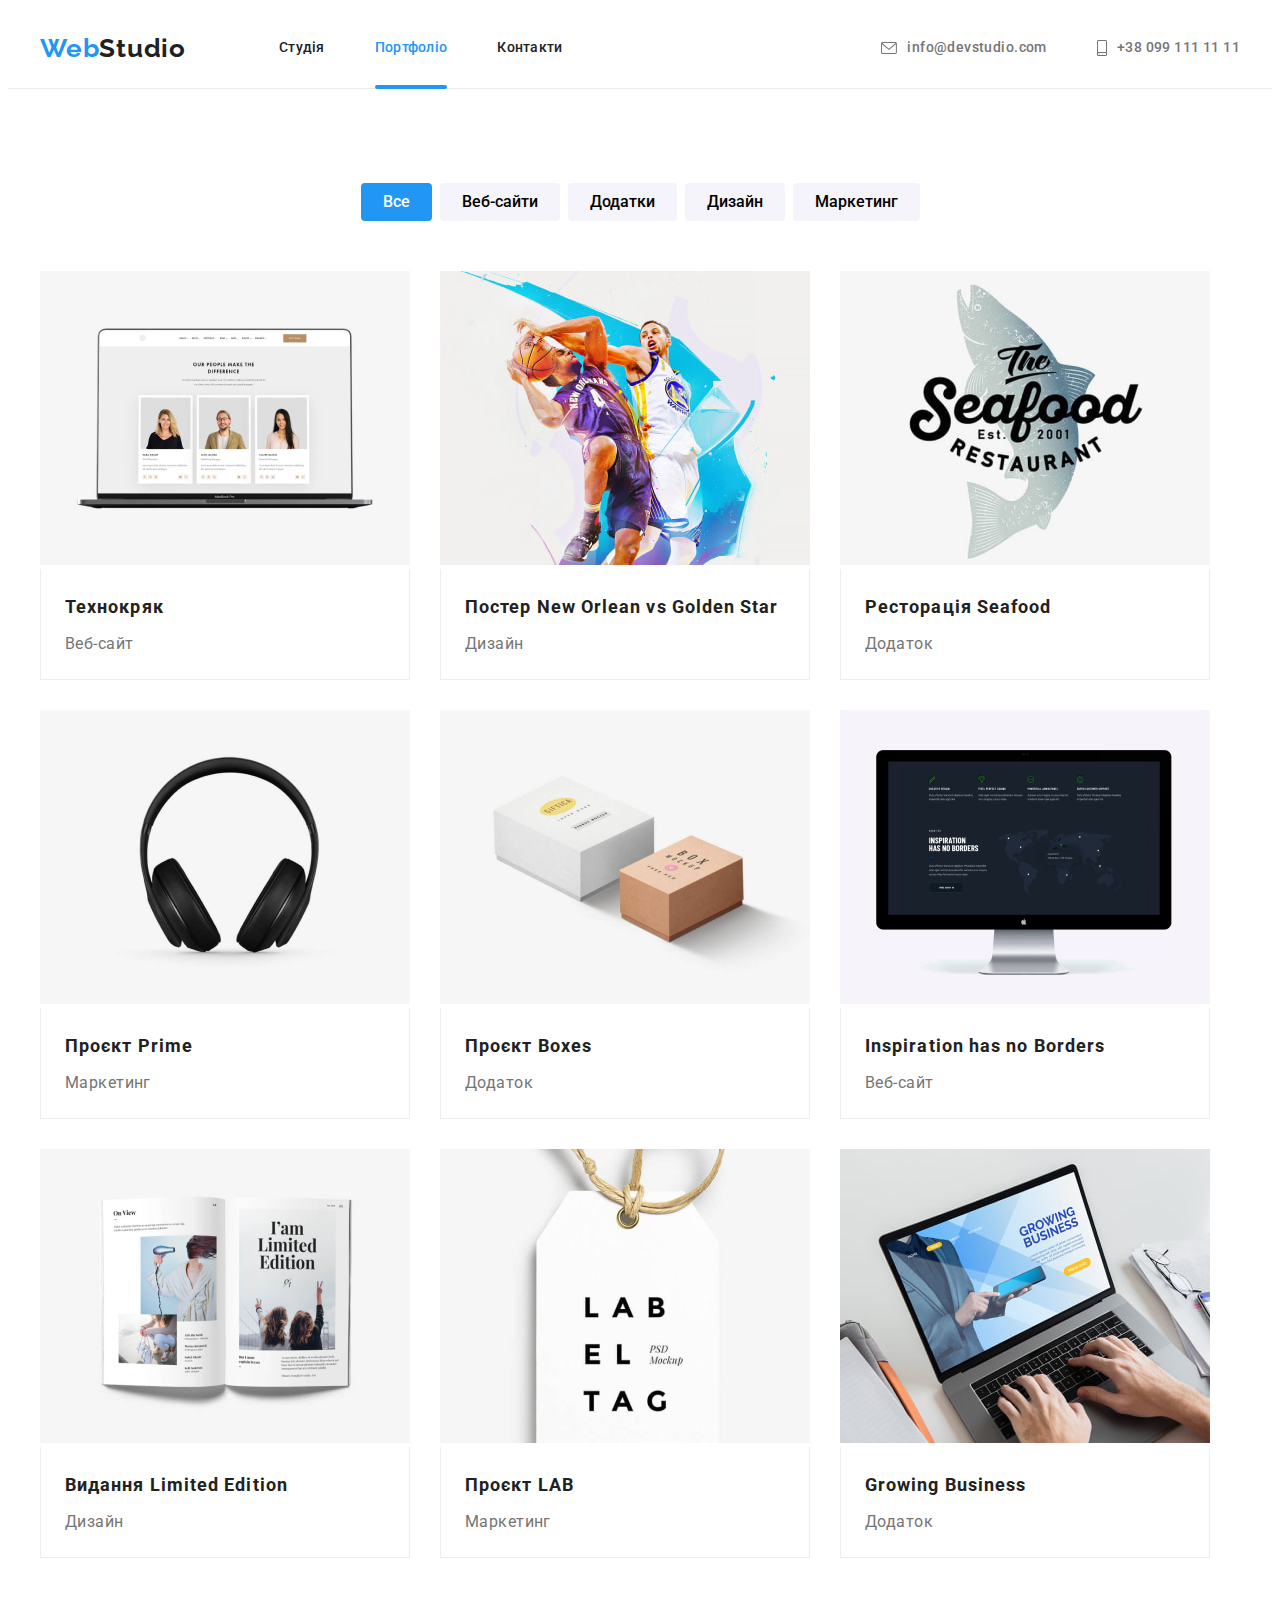
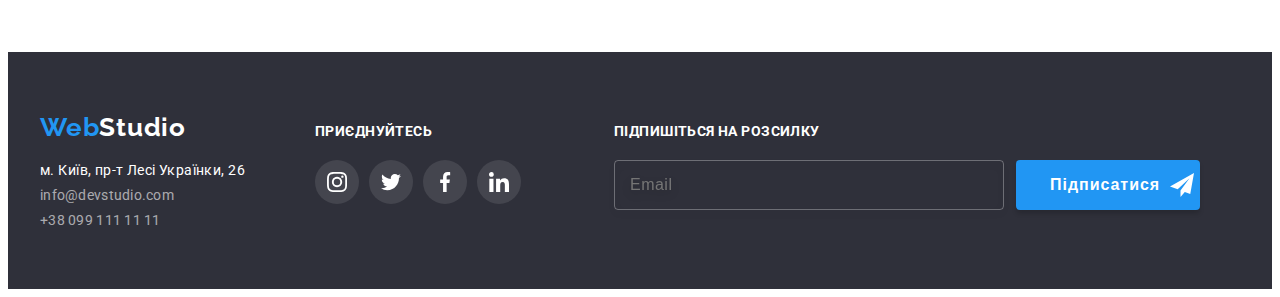
==== commit 9ac4573f: "готово до відправлення ментору" ====
--- a/portfolio.html
+++ b/portfolio.html
@@ -18,43 +18,49 @@
       crossorigin="anonymous"
       referrerpolicy="no-referrer"
     />
+    <link rel="stylesheet" href="./css/main.min.css" />
     <link rel="stylesheet" href="./css/styles.css" />
   </head>
   <body>
     <!-- HEADER -->
     <header class="header">
-      <div class="container header__container">
+      <div class="header__container">
         <a class="logo header__logo" href="" lang="en"
           >Web<span class="logo logo--grey">Studio</span></a
         >
 
         <nav class="menu">
-          <ul class="menu-list list">
-            <li class="menu-list__item menu__menu-list">
-              <a href="./index.html" target="_self" class="menu__link link">Студія</a>
-            </li>
-            <li class="menu-list__item menu__menu-list">
-              <a href="./portfolio.html" target="_self" class="menu__link menu__link--current link"
+          <ul class="menu-list">
+            <li class="menu-list__item">
+              <a href="./index.html" target="_self" class="menu-list__link link">Студія</a>
+            </li>
+            <li class="menu-list__item">
+              <a
+                href="./portfolio.html"
+                target="_self"
+                class="menu-list__link menu-list__link--current link"
                 >Портфоліо</a
               >
             </li>
-            <li class="menu-list__item menu__menu-list">
-              <a href="/*Активная_ссылка*/" target="_blank" class="menu__link link">Контакти</a>
+            <li class="menu-list__item">
+              <a href="/*Активная_ссылка*/" target="_blank" class="menu-list__link link"
+                >Контакти</a
+              >
             </li>
           </ul>
         </nav>
 
-        <ul class="menu-contacts list">
+        <ul class="menu-contacts">
           <li class="menu-contacts__item">
-            <a class="menu__link menu-contacts__menu-link link" href="mailto:infi@example.com">
-              <svg class="header-contact__icon" width="16" height="12">
+            <a class="menu-contacts__link link" href="mailto:infi@example.com">
+              <svg class="menu-contacts__icon" width="16" height="12">
                 <use href="./images/icons.svg#icon-mail"></use></svg
               >info@devstudio.com
             </a>
           </li>
-          <li class="header-contact__item">
-            <a class="menu__link menu-contacts__menu-link link" href="tel:+380991111111">
-              <svg class="header-contact__icon" width="10" height="16">
+          <li class="menu-contact__item">
+            <a class="menu-contacts__link link" href="tel:+380991111111">
+              <svg class="menu-contacts__icon" width="10" height="16">
                 <use href="./images/icons.svg#icon-smartphone"></use></svg
               >+38 099 111 11 11</a
             >
@@ -63,11 +69,11 @@
       </div>
     </header>
     <main class="main">
-      <section class="section-work">
-        <div class="container section-work__container">
+      <section class="section-portfolio">
+        <div class="section-portfolio__container">
           <!--Герой-->
           <h2 class="visually-hidden">Портфоліо</h2>
-          <ul class="filter-btn main__filter-btn list">
+          <ul class="filter-btn main__filter-btn">
             <li class="filter-btn__item">
               <button class="button button--primary" type="button">Все</button>
             </li>
@@ -84,9 +90,9 @@
               <button class="button button--secondary" type="button">Маркетинг</button>
             </li>
           </ul>
-          <ul class="project list">
-            <li class="project__item">
-              <a class="project-link link" href="link" rel="noopener noreferrer">
+          <ul class="project main__project">
+            <li class="project-item">
+              <a class="project-link" href="link" rel="noopener noreferrer">
                 <div class="project-tumb">
                   <img
                     class="project-img"
@@ -110,7 +116,7 @@
               </a>
             </li>
             <li class="project__item">
-              <a class="project-link link" href="link" rel="noopener noreferrer">
+              <a class="project-link" href="link" rel="noopener noreferrer">
                 <div class="project-tumb">
                   <img
                     class="project-img"
@@ -122,7 +128,7 @@
                   <div class="overlay-project">
                     <p class="overlay-project-text">
                       Ресурс пропонує комплексні пропозиції з різним рівнем функціоналу та сервісів.
-                      Все це дозволить відвідувачу отримати вичерпні відомості про компанію&nbsp чи
+                      Все це дозволить відвідувачу отримати вичерпні відомості про компанію&nbsp; чи
                       приватну особу.
                     </p>
                   </div>
@@ -134,7 +140,7 @@
               </a>
             </li>
             <li class="project__item">
-              <a class="project-link link" href="link" rel="noopener noreferrer">
+              <a class="project-link" href="link" rel="noopener noreferrer">
                 <div class="project-tumb">
                   <img
                     class="project-img"
@@ -158,7 +164,7 @@
               </a>
             </li>
             <li class="project__item">
-              <a class="project-link link" href="link" rel="noopener noreferrer">
+              <a class="project-link" href="link" rel="noopener noreferrer">
                 <div class="project-tumb">
                   <img
                     class="project-img"
@@ -182,7 +188,7 @@
               </a>
             </li>
             <li class="project__item">
-              <a class="project-link link" href="link" rel="noopener noreferrer">
+              <a class="project-link" href="link" rel="noopener noreferrer">
                 <div class="project-tumb">
                   <img
                     class="project-img"
@@ -206,7 +212,7 @@
               </a>
             </li>
             <li class="project__item">
-              <a class="project-link link" href="link" rel="noopener noreferrer">
+              <a class="project-link" href="link" rel="noopener noreferrer">
                 <div class="project-tumb">
                   <img
                     class="project-img"
@@ -230,7 +236,7 @@
               </a>
             </li>
             <li class="project__item">
-              <a class="project-link link" href="link" rel="noopener noreferrer">
+              <a class="project-link" href="link" rel="noopener noreferrer">
                 <div class="project-tumb">
                   <img
                     class="project-img"
@@ -254,7 +260,7 @@
               </a>
             </li>
             <li class="project__item">
-              <a class="project-link link" href="link" rel="noopener noreferrer">
+              <a class="project-link" href="link" rel="noopener noreferrer">
                 <div class="project-tumb">
                   <img
                     class="project-img"
@@ -278,7 +284,7 @@
               </a>
             </li>
             <li class="project__item">
-              <a class="project-link link" href="link" rel="noopener noreferrer">
+              <a class="project-link" href="link" rel="noopener noreferrer">
                 <div class="project-tumb">
                   <img
                     class="project-img"
@@ -306,70 +312,70 @@
       </section>
     </main>
     <footer class="footer">
-      <div class="container footer__container">
+      <div class="footer__container">
         <!-- address -->
-        <div class="address-block">
+        <div class="address footer__address">
           <a class="logo footer__logo" href="" lang="en"
             >Web<span class="logo logo--white">Studio</span></a
           >
           <address class="address">
             м. Київ, пр-т Лесі Українки, 26
-            <ul class="address-list address__address-list list">
+            <ul class="address-list address__address-list">
               <li class="address__item item footer__item">
-                <a href="mailto:infi@example.com" class="address__link link">info@devstudio.com</a>
+                <a href="mailto:infi@example.com" class="address__link">info@devstudio.com</a>
               </li>
               <li class="address__item item footer__item">
-                <a href="tel:+380991111111" class="address__link link">+38 099 111 11 11</a>
+                <a href="tel:+380991111111" class="address__link">+38 099 111 11 11</a>
               </li>
             </ul>
           </address>
         </div>
         <!-- joining -->
-        <div class="joining-block">
-          <h3 class="joining-block__lable">Приєднуйтесь</h3>
-          <ul class="social-list joining-block__social-list list">
-            <li class="social-list__item">
+        <div class="joining">
+          <h3 class="joining__lable">Приєднуйтесь</h3>
+          <ul class="joinin-list joining__joinin-list">
+            <li class="joinin-list__item">
               <a
-                class="social-list__link link"
+                class="joinin-list__link"
                 href=""
                 target="_blank"
                 rel="noopener noreferrer"
                 aria-label="instagram"
               >
-                <svg class="social-list__icon" width="20" height="20">
+                <svg class="joinin-list__icon" width="20" height="20">
                   <use href="./images/icons.svg#icon-instagram"></use></svg
               ></a>
             </li>
-            <li class="social-list__item">
+            <li class="joinin-list__item">
               <a
-                class="social-list__link link"
+                class="joinin-list__link"
                 href=""
                 target="_blank"
                 rel="noopener noreferrer"
                 aria-label="twitter"
-                ><svg class="social-list__icon" width="20" height="20">
+                ><svg class="joinin-list__icon" width="20" height="20">
                   <use href="./images/icons.svg#icon-twitter"></use></svg
               ></a>
             </li>
-            <li class="social-list__item">
+            <li class="joinin-list__item">
               <a
-                class="social-list__link link"
+                class="joinin-list__link"
                 href=""
                 target="_blank"
                 rel="noopener noreferrer"
                 aria-label="facebook"
-                ><svg class="social-list__icon" width="20" height="20">
+                ><svg class="joinin-list__icon" width="20" height="20">
                   <use href="./images/icons.svg#icon-facebook"></use></svg
               ></a>
             </li>
-            <li class="social-list__item">
+            <li class="joinin-list__item">
               <a
-                class="social-list__link link"
+                class="joinin-list__link"
                 href=""
                 target="_blank"
                 rel="noopener noreferrer"
                 aria-label="linkedin"
-                ><svg class="social-list__icon" width="20" height="20">
+                ><svg class="joinin-list__icon" width="20" height="20">
                   <use href="./images/icons.svg#icon-linkedin"></use></svg
               ></a>
             </li>
--- a/css/main.min.css
+++ b/css/main.min.css
@@ -0,0 +1 @@
+:root{--primery-text-color: #212121;--primery-bgr-color: #e5e5e5;--header-bgr-color: #ececec;--footer-bgr-color: #2f303a;--hero-bgr-color: #c4c4c4;--accent-bgr-btn-color: rgba(33, 150, 243, 1);--hover-focus-btn: rgba(24, 140, 232, 1);--white-color: #ffffff;--footer-text-color: rgba(255, 255, 255, 0.6);--footer-title: rgba(255, 255, 255, 1);--bgr-button-secondary: #f5f4fa;--bgr-overlay-we: rgba(47, 48, 58, 0.8);--main-text: rgba(117, 117, 117, 1);--border-btn: #eeeeee;--icon-color: #afb1b8;--icon-border-color: rgba(175, 177, 184, 1);--transition: 250ms cubic-bezier(0.4, 0, 0.2, 1);--animation-modal: 250ms ease-in-out 20ms;--overlay-card: rgba(33, 150, 243, 0.9);--font-form-modal: rgba(117, 117, 117, 0.5)}.visually-hidden{position:absolute;width:1px;height:1px;margin:-1px;border:0;padding:0;white-space:nowrap;-webkit-clip-path:inset(100%);clip-path:inset(100%);clip:rect(0 0 0 0);overflow:hidden}.section-portfolio__container,.footer__container,.clients,.team,.we,.features,.hero-container,.header__container{width:1200px;padding-left:15px;padding-right:15px;margin:0 auto}.joinin-list__link,.address__link,.clients__link,.social-link,.menu-contacts__link,.menu-list__link,.project-link{text-decoration:none;color:var(--primery-text-color)}.main__filter-btn,.joining__joinin-list,.address__address-list,.clients__list,.social,.team-list,.we-list,.features-list,.menu-contacts,.menu-list,.main__project{list-style:none;padding:0;margin:0}body{font-family:"Roboto",sans-serif;color:var(--primery-text-color);font-size:14px;font-weight:400;line-height:1.14;letter-spacing:.03em}h1,h2,h3,h4,h5,h6,p,ul{margin:0;padding:0}img{display:block}div{display:block}.logo{font-family:"Raleway",sans-serif;font-style:normal;font-weight:700;font-size:26px;line-height:1.19;letter-spacing:.03em;color:#2196f3;text-decoration:none}.logo--grey{color:var(--primery-text-color)}.logo--white{color:var(--white-color)}.container__title{font-size:44px;max-width:696px;color:#fff;line-height:1.36;text-transform:uppercase;font-weight:900;text-align:center;letter-spacing:.06em;margin-left:auto;margin-right:auto}.features-title{text-transform:uppercase;font-weight:700;font-size:14px;margin-bottom:10px}.we-title{font-weight:700;font-size:36px;line-height:1.17;text-align:center;margin-bottom:50px}.team-title{font-weight:500;font-size:16px;line-height:1.19;margin-bottom:10px}.subscription__lable{color:var(--footer-title);text-transform:uppercase;font-weight:700;font-size:14px;margin-bottom:20px}.work-title{font-weight:700;font-size:18px;line-height:2;letter-spacing:.06em;color:var(--primery-text-color);margin-bottom:4px}.button{font-size:16px;line-height:1.63;font-family:inherit;background-color:var(--bgr-button-secondary);cursor:pointer;padding:6px 22px;border-radius:4px;border:0px;-webkit-transition:background-color var(--transition),color var(--transition),-webkit-box-shadow var(--transition);transition:background-color var(--transition),color var(--transition),-webkit-box-shadow var(--transition);transition:background-color var(--transition),color var(--transition),box-shadow var(--transition);transition:background-color var(--transition),color var(--transition),box-shadow var(--transition),-webkit-box-shadow var(--transition)}.button:hover,.button:focus{background-color:var(--hover-focus-btn);color:var(--white-color);-webkit-box-shadow:0px 2px 2px rgba(0,0,0,.12),0px 1px 2px rgba(0,0,0,.08),0px 3px 1px rgba(0,0,0,.1);box-shadow:0px 2px 2px rgba(0,0,0,.12),0px 1px 2px rgba(0,0,0,.08),0px 3px 1px rgba(0,0,0,.1)}.button:active{background-color:var(--accent-bgr-btn-color)}.button--primary{background-color:var(--accent-bgr-btn-color);color:var(--white-color);font-weight:500}.button--secondary{font-weight:500}.button-hero{font-size:16px;line-height:1.88;background-color:var(--accent-bgr-btn-color);color:var(--white-color);font-weight:700;width:216px;height:50px;padding:10px 32px;border-radius:4px;border:0px;-webkit-box-shadow:0px 4px 4px 0px rgba(0,0,0,.15);box-shadow:0px 4px 4px 0px rgba(0,0,0,.15);-webkit-transition:background-color var(--transition);transition:background-color var(--transition)}.button-hero:hover:hover,.button-hero:focus{background-color:var(--hover-focus-btn)}.btn{width:200px;height:50px;background-color:#2196f3;-webkit-box-shadow:0px 4px 4px rgba(0,0,0,.15);box-shadow:0px 4px 4px rgba(0,0,0,.15);border-radius:4px;border:0}.form__btn{display:-webkit-box;display:-ms-flexbox;display:flex;-webkit-box-align:center;-ms-flex-align:center;align-items:center;justify-items:center;margin-left:12px}.btn__label{font-weight:700;font-size:16px;line-height:1.88;-webkit-box-align:center;-ms-flex-align:center;align-items:center;text-align:center;padding-top:10px;padding-bottom:10px;padding-left:28px;letter-spacing:.06em;color:var(--white-color);cursor:pointer}.btn__label::after{content:"";margin-left:10px}.btn__icon{fill:var(--white-color)}.backdrop{position:fixed;z-index:1000;top:0;left:0;width:100%;height:100%;background-color:rgba(0,0,0,.1);-webkit-transition:opacity var(--transition),visibility var(--transition);transition:opacity var(--transition),visibility var(--transition)}.backdrop.is-hidden{opacity:0;visibility:hidden;pointer-events:none}.modal{position:absolute;top:50%;left:50%;-webkit-transform:translate(-50%, -50%);transform:translate(-50%, -50%);width:528px;height:581px;padding:40px 40px;background-color:var(--white-color);border-radius:4px;-webkit-box-shadow:0px 2px 1px 0px rgba(0,0,0,.2),0px 1px 1px 0px rgba(0,0,0,.14),0px 1px 3px 0px rgba(0,0,0,.12);box-shadow:0px 2px 1px 0px rgba(0,0,0,.2),0px 1px 1px 0px rgba(0,0,0,.14),0px 1px 3px 0px rgba(0,0,0,.12);opacity:1;-webkit-transition:opacity var(--animation-modal),-webkit-transform var(--animation-modal);transition:opacity var(--animation-modal),-webkit-transform var(--animation-modal);transition:transform var(--animation-modal),opacity var(--animation-modal);transition:transform var(--animation-modal),opacity var(--animation-modal),-webkit-transform var(--animation-modal)}.backdrop.is-hidden .modal{opacity:0;-webkit-transform:translate(-50%, 50%) scale(0.8) rotate(1turn);transform:translate(-50%, 50%) scale(0.8) rotate(1turn)}.modal-btn{position:absolute;display:-webkit-box;display:-ms-flexbox;display:flex;-webkit-box-align:center;-ms-flex-align:center;align-items:center;-webkit-box-pack:center;-ms-flex-pack:center;justify-content:center;top:8px;right:8px;border-radius:50%;border:1px solid rgba(0,0,0,.1);background-color:rgba(0,0,0,0);width:30px;height:30px;padding:0 0;cursor:pointer;-webkit-transition:fill var(--transition);transition:fill var(--transition)}.modal-btn:hover,.modal-btn:focus{fill:var(--accent-bgr-btn-color)}.modal-form{text-align:center}.modal-title{display:-webkit-box;display:-ms-flexbox;display:flex;-webkit-box-align:center;-ms-flex-align:center;align-items:center;-webkit-box-pack:center;-ms-flex-pack:center;justify-content:center;font-weight:700;font-size:20px;line-height:23px;letter-spacing:.03em;color:var(--primery-text-color)}.group{margin-top:12px;margin-bottom:20px}.input-order{display:block;position:relative;margin-bottom:10px}.input-order:last-child{margin-bottom:0}.input-label{display:block;font-weight:400;font-size:12px;line-height:1.16;letter-spacing:.01em;color:var(--main-text);margin-bottom:4px;text-align:left}.input-item{padding:11px 11px 11px 42px;border:1px solid rgba(33,33,33,.2);border-radius:4px;outline:rgba(0,0,0,0);width:100%;-webkit-transition:border var(--transition);transition:border var(--transition)}.input-item:hover,.input-item:focus{border:1px solid var(--accent-bgr-btn-color)}.input-item:hover+.input-icon,.input-item:focus+.input-icon{fill:var(--accent-bgr-btn-color)}.input-item+.input-icon{-webkit-transition:fill var(--transition);transition:fill var(--transition)}.input-item:hover,.input-item:focus{border:1px solid var(--accent-bgr-btn-color)}.input-item:hover+.input-icon,.input-item:focus+.input-icon{fill:var(--accent-bgr-btn-color)}.input-item+.input-icon{-webkit-transition:fill var(--transition);transition:fill var(--transition)}.input-textarea{padding:11px 11px 11px 42px;border:1px solid rgba(33,33,33,.2);border-radius:4px;outline:rgba(0,0,0,0);width:100%;resize:none;height:120px;padding:12px 16px}.input-textarea::-webkit-input-placeholder{font-weight:400;font-size:12px;line-height:14px;letter-spacing:.01em;color:var(--font-form-modal)}.input-textarea::-moz-placeholder{font-weight:400;font-size:12px;line-height:14px;letter-spacing:.01em;color:var(--font-form-modal)}.input-textarea:-ms-input-placeholder{font-weight:400;font-size:12px;line-height:14px;letter-spacing:.01em;color:var(--font-form-modal)}.input-textarea::-ms-input-placeholder{font-weight:400;font-size:12px;line-height:14px;letter-spacing:.01em;color:var(--font-form-modal)}.input-textarea::placeholder{font-weight:400;font-size:12px;line-height:14px;letter-spacing:.01em;color:var(--font-form-modal)}.input-icon{position:absolute;bottom:11px;left:12px;-webkit-transition:fill var(--transition);transition:fill var(--transition)}.order{display:-webkit-box;display:-ms-flexbox;display:flex;-webkit-box-align:center;-ms-flex-align:center;align-items:center;-webkit-box-pack:center;-ms-flex-pack:center;justify-content:center;margin-bottom:30px;gap:7px;height:24px}.order-input:focus+.checkbox-icon{stroke:var(--accent-bgr-btn-color);stroke-width:3px}.order-input:checked+.checkbox-icon .checkbox-uncheck{opacity:0;-webkit-transition:opacity var(--transition);transition:opacity var(--transition)}.order-input:checked+.checkbox-icon .checkbox-check{opacity:1}.checkbox-icon{-webkit-transition:fill var(--transition);transition:fill var(--transition)}.checkbox-icon:hover,.checkbox-icon:focus{fill:var(--accent-bgr-btn-color);cursor:pointer}.checkbox-check{opacity:0;-webkit-transition:opacity var(--transition);transition:opacity var(--transition)}.checkbox-text{font-weight:400;font-size:14px;line-height:1.71;letter-spacing:.03em;color:var(--main-text);-webkit-user-select:none;-moz-user-select:none;-ms-user-select:none;user-select:none;text-underline-position:under}.terms-link{text-decoration:underline;color:var(--accent-bgr-btn-color);text-underline-position:under}.btn-submite{cursor:pointer;width:200px;height:50px;background-color:var(--accent-bgr-btn-color);color:var(--white-color);-webkit-box-shadow:0px 4px 4px rgba(0,0,0,.15);box-shadow:0px 4px 4px rgba(0,0,0,.15);border-radius:4px;border:none;font-weight:700;font-size:16px;line-height:1.88;display:-webkit-inline-box;display:-ms-inline-flexbox;display:inline-flex;-webkit-box-align:center;-ms-flex-align:center;align-items:center;-webkit-box-pack:center;-ms-flex-pack:center;justify-content:center;letter-spacing:.06em;-webkit-transition:background-color var(--transition);transition:background-color var(--transition)}.btn-submite:hover,.btn-submite:focus{background-color:var(--hover-focus-btn)}.main__project{display:-webkit-box;display:-ms-flexbox;display:flex;-ms-flex-wrap:wrap;flex-wrap:wrap;gap:30px}.project-link{display:block;-webkit-transition:-webkit-box-shadow var(--transition);transition:-webkit-box-shadow var(--transition);transition:box-shadow var(--transition);transition:box-shadow var(--transition), -webkit-box-shadow var(--transition)}.project-link:hover,.project-link:focus{-webkit-box-shadow:1px 4px 6px 0px rgba(0,0,0,.16),0px 4px 4px 0px rgba(0,0,0,.06),0px 1px 1px 0px rgba(0,0,0,.12);box-shadow:1px 4px 6px 0px rgba(0,0,0,.16),0px 4px 4px 0px rgba(0,0,0,.06),0px 1px 1px 0px rgba(0,0,0,.12)}.project-tumb{display:inline-block;position:relative;overflow-y:hidden;overflow-x:hidden}.overlay-project{position:absolute;top:0;left:0;width:100%;height:100%;-webkit-transform:translateY(100%);transform:translateY(100%);-webkit-transition:-webkit-transform var(--transition);transition:-webkit-transform var(--transition);transition:transform var(--transition);transition:transform var(--transition), -webkit-transform var(--transition);background-color:var(--overlay-card)}.project-link:hover .overlay-project,.project-link:focus .overlay-project{-webkit-transform:translateY(0);transform:translateY(0)}.overlay-project-text{font-weight:400;font-size:18px;color:var(--footer-title);text-align:left;line-height:1.55;text-shadow:0px 4px 4px rgba(0,0,0,.25);padding:63px 24px;letter-spacing:.03em}.project-img{display:block}.work-text{font-size:16px;line-height:1.88;color:var(--main-text)}.card-project{padding:20px 24px;border:1px solid var(--border-btn);border-top:none}.header{border-bottom:1px solid #ececec}.header__container{display:-webkit-box;display:-ms-flexbox;display:flex;-webkit-box-align:center;-ms-flex-align:center;align-items:center;border:0px}.header__logo{margin-right:93px}.menu{font-weight:500}.menu-list{display:-webkit-box;display:-ms-flexbox;display:flex;margin-left:auto;-webkit-box-align:center;-ms-flex-align:center;align-items:center}.menu-list__item{margin-right:50px;display:block}.menu-list__item:last-child{margin-right:0}.menu-list__link{letter-spacing:.02em;-webkit-transition:color var(--transition);transition:color var(--transition)}.menu-list__link:hover,.menu-list__link:focus,.menu-list__link:active{color:var(--accent-bgr-btn-color)}.menu-list__link--current{display:block;position:relative;color:var(--accent-bgr-btn-color);text-transform:none;font-weight:500;padding-top:32px;padding-bottom:32px}.menu-list__link--current::after{content:"";position:absolute;left:0;bottom:-1px;display:block;width:100%;height:4px;background:var(--accent-bgr-btn-color);border-radius:2px}.menu-contacts{display:-webkit-box;display:-ms-flexbox;display:flex;-webkit-box-align:center;-ms-flex-align:center;align-items:center;margin-left:auto}.menu-contacts__item{margin-right:50px}.menu-contacts__item:last-child{margin-right:0}.menu-contacts__link{color:var(--main-text);font-weight:500;padding-top:32px;padding-bottom:32px;-webkit-transition:color var(--transition);transition:color var(--transition);display:-webkit-box;display:-ms-flexbox;display:flex;-webkit-box-align:center;-ms-flex-align:center;align-items:center;border:0px}.menu-contacts__link:hover,.menu-contacts__link:focus,.menu-contacts__link:active{color:var(--accent-bgr-btn-color)}.menu-contacts__icon{fill:currentColor;margin-right:10px}.hero{background-color:var(--hero-bgr-color);max-width:1600px;padding-top:200px;padding-bottom:200px;background-image:linear-gradient(40deg, rgba(47, 48, 58, 0.4), rgba(47, 48, 58, 0.4)),url(../images/hero.jpg);background-repeat:no-repeat;background-position:center;background-size:cover;-webkit-box-shadow:0px 4px 4px rgba(0,0,0,.25);box-shadow:0px 4px 4px rgba(0,0,0,.25);margin-left:auto;margin-right:auto;text-align:center}.hero-section__hero-button{margin-top:30px;margin-left:auto;margin-right:auto;-webkit-box-pack:center;-ms-flex-pack:center;justify-content:center}.section-features{padding-top:94px;padding-bottom:47px}.features-list{display:-webkit-box;display:-ms-flexbox;display:flex;gap:30px}.item-features{display:-webkit-box;display:-ms-flexbox;display:flex;-webkit-box-align:center;-ms-flex-align:center;align-items:center;-webkit-box-pack:center;-ms-flex-pack:center;justify-content:center;width:270px;height:120px;border-radius:4px;background-color:var(--bgr-button-secondary);margin-bottom:30px}.features-text{color:var(--main-text);line-height:1.71}.section-we{padding-top:47px;padding-bottom:94px}.we-list{display:-webkit-box;display:-ms-flexbox;display:flex;text-align:center;gap:30px}.we-item{width:370px;height:294px}.overlay-we{position:relative}.overlay-text{position:absolute;left:0;bottom:0;padding-top:27px;padding-bottom:27px;width:100%;font-weight:700;font-size:14px;line-height:1.14;letter-spacing:.03em;color:var(--footer-title);text-align:center;background-color:var(--bgr-overlay-we);text-transform:uppercase;text-shadow:0px 4px 4px rgba(0,0,0,.25)}.section-team{background-color:var(--bgr-button-secondary);padding-top:94px;padding-bottom:94px}.team-cont{padding-top:30px;padding-bottom:30px}.team-list{gap:30px;display:-webkit-box;display:-ms-flexbox;display:flex;text-align:center}.team-card{background-color:var(--white-color);border-radius:0px 0px 4px 4px;text-align:center;-webkit-box-shadow:0px 1px 3px rgba(0,0,0,.12),0px 1px 1px rgba(0,0,0,.14),0px 2px 1px rgba(0,0,0,.2);box-shadow:0px 1px 3px rgba(0,0,0,.12),0px 1px 1px rgba(0,0,0,.14),0px 2px 1px rgba(0,0,0,.2)}.team-text{font-weight:400;font-size:16px;line-height:1.19;color:var(--main-text)}.social{display:-webkit-box;display:-ms-flexbox;display:flex;-webkit-box-align:center;-ms-flex-align:center;align-items:center;-webkit-box-pack:center;-ms-flex-pack:center;justify-content:center;gap:10px;margin-top:16px}.social-link{display:-webkit-box;display:-ms-flexbox;display:flex;-webkit-box-align:center;-ms-flex-align:center;align-items:center;-webkit-box-pack:center;-ms-flex-pack:center;justify-content:center;width:44px;height:44px;background-color:var(--white-color);border-radius:50%;-webkit-transition:background-color var(--transition);transition:background-color var(--transition)}.social-link:hover,.social-link:focus{background-color:var(--accent-bgr-btn-color)}.social-link:hover .social-icon{fill:var(--white-color)}.social-link:focus .social-icon{fill:var(--white-color)}.social-icon{fill:var(--icon-color);-webkit-transition:fill var(--transition);transition:fill var(--transition)}.section-clients{padding-top:94px;padding-bottom:94px}.clients__list{display:-webkit-box;display:-ms-flexbox;display:flex;-webkit-box-align:center;-ms-flex-align:center;align-items:center;-webkit-box-pack:center;-ms-flex-pack:center;justify-content:center;gap:30px}.clients__link{display:-webkit-box;display:-ms-flexbox;display:flex;-webkit-box-align:center;-ms-flex-align:center;align-items:center;-webkit-box-pack:center;-ms-flex-pack:center;justify-content:center;width:170px;height:92px;border:1px solid var(--icon-border-color);border-radius:4px;color:var(--icon-color);-webkit-transition:color var(--transition),border var(--transition);transition:color var(--transition),border var(--transition)}.clients__link:hover,.clients__link:focus{color:var(--accent-bgr-btn-color);border:1px solid var(--accent-bgr-btn-color)}.clients__icon{fill:currentColor}.footer{background-color:var(--footer-bgr-color);padding-top:60px;padding-bottom:60px}.footer__container{display:-webkit-box;display:-ms-flexbox;display:flex;-webkit-box-align:baseline;-ms-flex-align:baseline;align-items:baseline}.footer__address{display:block;margin-right:70px}.footer__logo{margin-bottom:20px;display:block;margin-right:0px;padding-top:0px;padding-bottom:0px}.address{font-style:normal;color:var(--footer-title)}.address__address-list{margin-top:9px}.footer__item:not(:last-child){display:block;margin-bottom:9px}.address__link{color:var(--footer-text-color);letter-spacing:.02em;-webkit-transition:color var(--transition);transition:color var(--transition)}.address__link:hover,.address__link:focus{color:var(--white-color)}.joining__lable{color:var(--footer-title);text-transform:uppercase;font-weight:700;font-size:14px;margin-bottom:20px}.joining__joinin-list{display:-webkit-box;display:-ms-flexbox;display:flex;gap:10px}.joinin-list__link{display:-webkit-box;display:-ms-flexbox;display:flex;-webkit-box-align:center;-ms-flex-align:center;align-items:center;-webkit-box-pack:center;-ms-flex-pack:center;justify-content:center;width:44px;height:44px;background-color:rgba(255,255,255,.1);border-radius:50%;-webkit-transition:background-color var(--transition);transition:background-color var(--transition)}.joinin-list__link:hover,.joinin-list__link:focus{background-color:var(--accent-bgr-btn-color)}.joinin-list__link:hover .social-icon{fill:var(--white-color)}.joinin-list__icon{fill:var(--white-color);-webkit-transition:fill var(--transition);transition:fill var(--transition)}.subscription{display:block;-webkit-box-align:center;-ms-flex-align:center;align-items:center;-webkit-box-pack:center;-ms-flex-pack:center;justify-content:center;margin-left:93px;width:570px}.subscription__form{display:-webkit-box;display:-ms-flexbox;display:flex}.form__input{min-width:358px;background-color:rgba(0,0,0,0);border:1px solid rgba(255,255,255,.3);-webkit-filter:drop-shadow(0px 4px 4px rgba(0, 0, 0, 0.15));filter:drop-shadow(0px 4px 4px rgba(0, 0, 0, 0.15));border-radius:4px;color:var(--white-color);padding:15px 15px 15px 15px}.form__input::-webkit-input-placeholder{font-weight:400;font-size:16px;line-height:1.25;display:-webkit-box;display:flex;-webkit-box-align:center;align-items:center;letter-spacing:.03em;padding-top:15px;padding-bottom:15px;width:100%;height:100%}.form__input::-moz-placeholder{font-weight:400;font-size:16px;line-height:1.25;display:flex;align-items:center;letter-spacing:.03em;padding-top:15px;padding-bottom:15px;width:100%;height:100%}.form__input:-ms-input-placeholder{font-weight:400;font-size:16px;line-height:1.25;display:-ms-flexbox;display:flex;-ms-flex-align:center;align-items:center;letter-spacing:.03em;padding-top:15px;padding-bottom:15px;width:100%;height:100%}.form__input::-ms-input-placeholder{font-weight:400;font-size:16px;line-height:1.25;display:-ms-flexbox;display:flex;-ms-flex-align:center;align-items:center;letter-spacing:.03em;padding-top:15px;padding-bottom:15px;width:100%;height:100%}.form__input::placeholder{font-weight:400;font-size:16px;line-height:1.25;display:-webkit-box;display:-ms-flexbox;display:flex;-webkit-box-align:center;-ms-flex-align:center;align-items:center;letter-spacing:.03em;padding-top:15px;padding-bottom:15px;width:100%;height:100%}.section-portfolio{padding-top:94px;padding-bottom:94px}.main__filter-btn{display:-webkit-box;display:-ms-flexbox;display:flex;-webkit-box-pack:center;-ms-flex-pack:center;justify-content:center;gap:8px;margin-bottom:50px}/*# sourceMappingURL=main.min.css.map */--- a/css/styles.css
+++ b/css/styles.css
@@ -1,4 +1,4 @@
-:root {
+/* :root {
   --primery-text-color: #212121;
   --primery-bgr-color: #e5e5e5;
   --header-bgr-color: #ececec;
@@ -12,7 +12,6 @@
   --bgr-button-secondary: #f5f4fa;
   --bgr-overlay-we: rgba(47, 48, 58, 0.8);
   --main-text: rgba(117, 117, 117, 1);
-
   --border-btn: #eeeeee;
   --icon-color: #afb1b8;
   --icon-border-color: rgba(175, 177, 184, 1);
@@ -20,17 +19,17 @@
   --animation-modal: 250ms ease-in-out 20ms;
   --overlay-card: rgba(33, 150, 243, 0.9);
   --font-form-modal: rgba(117, 117, 117, 0.5);
-}
+} */
 /* RESET */
-body {
+/* body {
   font-family: 'Roboto', sans-serif;
   color: var(--primery-text-color);
   font-size: 14px;
   font-weight: 400;
   line-height: 1.14;
   letter-spacing: 0.03em;
-}
-h1,
+} */
+/* h1,
 h2,
 h3,
 h4,
@@ -55,8 +54,8 @@
 .link {
   text-decoration: none;
   color: var(--primery-text-color);
-}
-.visually-hidden {
+} */
+/* .visually-hidden {
   position: absolute;
   width: 1px;
   height: 1px;
@@ -67,16 +66,16 @@
   clip-path: inset(100%);
   clip: rect(0 0 0 0);
   overflow: hidden;
-}
+} */
 /* *****GENERAL STYLES****** */
-.container {
+/* .container {
   width: 1200px;
   padding-left: 15px;
   padding-right: 15px;
   margin: 0 auto;
-}
+} */
 /*******BUTTON******/
-.button {
+/* .button {
   font-size: 16px;
   line-height: 1.63;
   font-family: inherit;
@@ -97,17 +96,17 @@
 }
 .button:active {
   background-color: var(--accent-bgr-btn-color);
-}
+} */
 /******* HEADER *******/
-.header {
+/* .header {
   border-bottom: 1px solid #ececec;
 }
 .header__container {
   display: flex;
   align-items: center;
   border: 0px;
-}
-.logo {
+} */
+/* .logo {
   font-family: 'Raleway', sans-serif;
   font-style: normal;
   font-weight: 700;
@@ -116,15 +115,15 @@
   letter-spacing: 0.03em;
   color: #2196f3;
   text-decoration: none;
-}
-.header__logo {
+} */
+/* .header__logo {
   margin-right: 93px;
-}
-.logo--grey {
+} */
+/* .logo--grey {
   color: var(--primery-text-color);
-}
-
-.menu {
+} */
+
+/* .menu {
   font-weight: 500;
 }
 .menu-list {
@@ -194,14 +193,14 @@
 .menu-contacts__menu-link:focus,
 .menu-contacts__menu-link:active {
   color: var(--accent-bgr-btn-color);
-}
-.header-contact__icon {
+} */
+/* .header-contact__icon {
   fill: currentColor;
   margin-right: 10px;
-}
+} */
 /* *******MAIN******** */
 /* HERO */
-.hero {
+/* .hero {
   background-color: var(--hero-bgr-color);
   max-width: 1600px;
   padding-top: 200px;
@@ -215,9 +214,9 @@
   margin-left: auto;
   margin-right: auto;
   text-align: center;
-}
-
-.container__title {
+} */
+
+/* .container__title {
   font-size: 44px;
   max-width: 696px;
   color: #ffffff;
@@ -228,8 +227,8 @@
   letter-spacing: 0.06em;
   margin-left: auto;
   margin-right: auto;
-}
-.button-hero {
+} */
+/* .button-hero {
   font-size: 16px;
   line-height: 1.88;
   background-color: var(--accent-bgr-btn-color);
@@ -242,21 +241,21 @@
   border: 0px;
   box-shadow: 0px 4px 4px 0px rgba(0, 0, 0, 0.15);
   transition: background-color var(--transition);
-}
-.hero-section__hero-button {
+} */
+/* .hero-section__hero-button {
   margin-top: 30px;
   margin-left: auto;
   margin-right: auto;
   justify-content: center;
-}
-.button-hero:hover:hover,
+} */
+/* .button-hero:hover:hover,
 .button-hero:focus {
   background-color: var(--hover-focus-btn);
-}
+} */
 /* СТИЛИ ДЛЯ СТРАНИЦЫ СТУДИЯ */
 
 /* FEATURES */
-.section-features {
+/* .section-features {
   padding-top: 94px;
   padding-bottom: 47px;
 }
@@ -275,20 +274,20 @@
   border-radius: 4px;
   background-color: var(--bgr-button-secondary);
   margin-bottom: 30px;
-}
-.features-title {
+} */
+/* .features-title {
   text-transform: uppercase;
   font-weight: 700;
   font-size: 14px;
   margin-bottom: 10px;
-}
-.features-text {
+} */
+/* .features-text {
   color: var(--main-text);
   line-height: 1.71;
-}
+} */
 
 /* WE */
-.section-we {
+/* .section-we {
   padding-top: 47px;
   padding-bottom: 94px;
 }
@@ -297,18 +296,18 @@
   text-align: center;
   gap: 30px;
 }
-.portfolio-item {
+.we-item {
   width: 370px;
   height: 294px;
-}
-.we-title {
+} */
+/* .we-title {
   font-weight: 700;
   font-size: 36px;
   line-height: 1.17;
   text-align: center;
   margin-bottom: 50px;
-}
-.overlay-we {
+} */
+/* .overlay-we {
   position: relative;
 }
 .overlay-text {
@@ -327,10 +326,10 @@
   background-color: var(--bgr-overlay-we);
   text-transform: uppercase;
   text-shadow: 0px 4px 4px rgba(0, 0, 0, 0.25);
-}
+} */
 /* **TEAM** */
 
-.section-team {
+/* .section-team {
   background-color: var(--bgr-button-secondary);
   padding-top: 94px;
   padding-bottom: 94px;
@@ -350,14 +349,14 @@
   text-align: center;
   box-shadow: 0px 1px 3px rgba(0, 0, 0, 0.12), 0px 1px 1px rgba(0, 0, 0, 0.14),
     0px 2px 1px rgba(0, 0, 0, 0.2);
-}
-.team-title {
+} */
+/* .team-title {
   font-weight: 500;
   font-size: 16px;
   line-height: 1.19;
   margin-bottom: 10px;
-}
-.team-text {
+} */
+/* .team-text {
   font-weight: 400;
   font-size: 16px;
   line-height: 1.19;
@@ -393,9 +392,9 @@
 .social-icon {
   fill: var(--icon-color);
   transition: fill var(--transition);
-}
+} */
 /* CLIENTS */
-.section-clients {
+/* .section-clients {
   padding-top: 94px;
   padding-bottom: 94px;
 }
@@ -417,16 +416,17 @@
   transition: color var(--transition), border var(--transition);
 }
 .clients__link:hover,
-.clients__ink:focus {
+.clients__link:focus {
   color: var(--accent-bgr-btn-color);
   border: 1px solid var(--accent-bgr-btn-color);
 }
+
 .clients__icon {
   fill: currentColor;
-}
+} */
 /* FOOTER */
 
-.footer {
+/* .footer {
   background-color: var(--footer-bgr-color);
   padding-top: 60px;
   padding-bottom: 60px;
@@ -434,9 +434,9 @@
 .footer__container {
   display: flex;
   align-items: baseline;
-}
+} */
 /****** ADDRESS-BLOCK******/
-.address-block {
+/* .footer__address {
   display: block;
   margin-right: 70px;
 }
@@ -446,11 +446,11 @@
   margin-right: 0px;
   padding-top: 0px;
   padding-bottom: 0px;
-}
-.logo--white {
+} */
+/* .logo--white {
   color: var(--white-color);
-}
-.address {
+} */
+/* .address {
   font-style: normal;
   color: var(--footer-title);
 }
@@ -469,23 +469,23 @@
 .address__link:hover,
 .address__link:focus {
   color: var(--white-color);
-}
+} */
 /* ****JOINING***** */
-.joining-block__lable {
+/* .joining__lable {
   color: var(--footer-title);
   text-transform: uppercase;
   font-weight: 700;
   font-size: 14px;
   margin-bottom: 20px;
-}
-.subscription__lable {
+} */
+/* .subscription__lable {
   color: var(--footer-title);
   text-transform: uppercase;
   font-weight: 700;
   font-size: 14px;
   margin-bottom: 20px;
-}
-.joining-block__social-list {
+} */
+/* .joining__social-list {
   display: flex;
   gap: 10px;
 }
@@ -509,9 +509,9 @@
 }
 .social-list__link:hover .social-icon {
   fill: var(--white-color);
-}
+} */
 /* subscription*/
-.subscription {
+/* .subscription {
   display: block;
   align-items: center;
   justify-content: center;
@@ -520,8 +520,8 @@
 }
 .subscription__form {
   display: flex;
-}
-.form__input {
+} */
+/* .form__input {
   min-width: 358px;
   background-color: transparent;
   border: 1px solid rgba(255, 255, 255, 0.3);
@@ -541,8 +541,8 @@
   padding-bottom: 15px;
   width: 100%;
   height: 100%;
-}
-.btn {
+} */
+/* .btn {
   width: 200px;
   height: 50px;
   background-color: rgba(33, 150, 243, 1);
@@ -555,8 +555,8 @@
   align-items: center;
   justify-items: center;
   margin-left: 12px;
-}
-.btn__label {
+} */
+/* .btn__label {
   font-weight: 700;
   font-size: 16px;
   line-height: 1.88;
@@ -575,9 +575,9 @@
 }
 .btn__icon {
   fill: var(--white-color);
-}
+} */
 /* MODAL WINDOW */
-.backdrop {
+/* .backdrop {
   position: fixed;
   z-index: 1000;
   top: 0;
@@ -632,11 +632,11 @@
   fill: var(--accent-bgr-btn-color);
 }
 /* FORMA */
-.form-modal-order {
+/* .form-modal-order {
   text-align: center;
-}
+} */
 /* FORM!!!!!!!!!!!!!!! start */
-.modal-title {
+/* .modal-title {
   display: flex;
   align-items: center;
   justify-content: center;
@@ -780,15 +780,14 @@
 .btn-submite:hover,
 .btn-submite:focus {
   background-color: var(--hover-focus-btn);
-}
-/* FORM!!!!!!!!!!!!!!! end */
+} */
 
 /* СТИЛИ ДЛЯ СТРАНИЦЫ ПОРТФОЛИО */
-.section-work {
+/* .section-portfolio {
   padding-top: 94px;
   padding-bottom: 94px;
-}
-.main__filter-btn {
+} */
+/* .main__filter-btn {
   display: flex;
   justify-content: center;
   gap: 8px;
@@ -801,8 +800,8 @@
 }
 .button--secondary {
   font-weight: 500;
-}
-.list.project {
+} */
+/* .list.project {
   display: flex;
   flex-wrap: wrap;
   gap: 30px;
@@ -850,16 +849,16 @@
 }
 .project-img {
   display: block;
-}
-.work-title {
+} */
+/* .work-title {
   font-weight: 700;
   font-size: 18px;
   line-height: 2;
   letter-spacing: 0.06em;
   color: var(--primery-text-color);
   margin-bottom: 4px;
-}
-.work-text {
+} */
+/* .work-text {
   font-size: 16px;
   line-height: 1.88;
   color: var(--main-text);
@@ -868,4 +867,4 @@
   padding: 20px 24px;
   border: 1px solid var(--border-btn);
   border-top: none;
-}
+} */
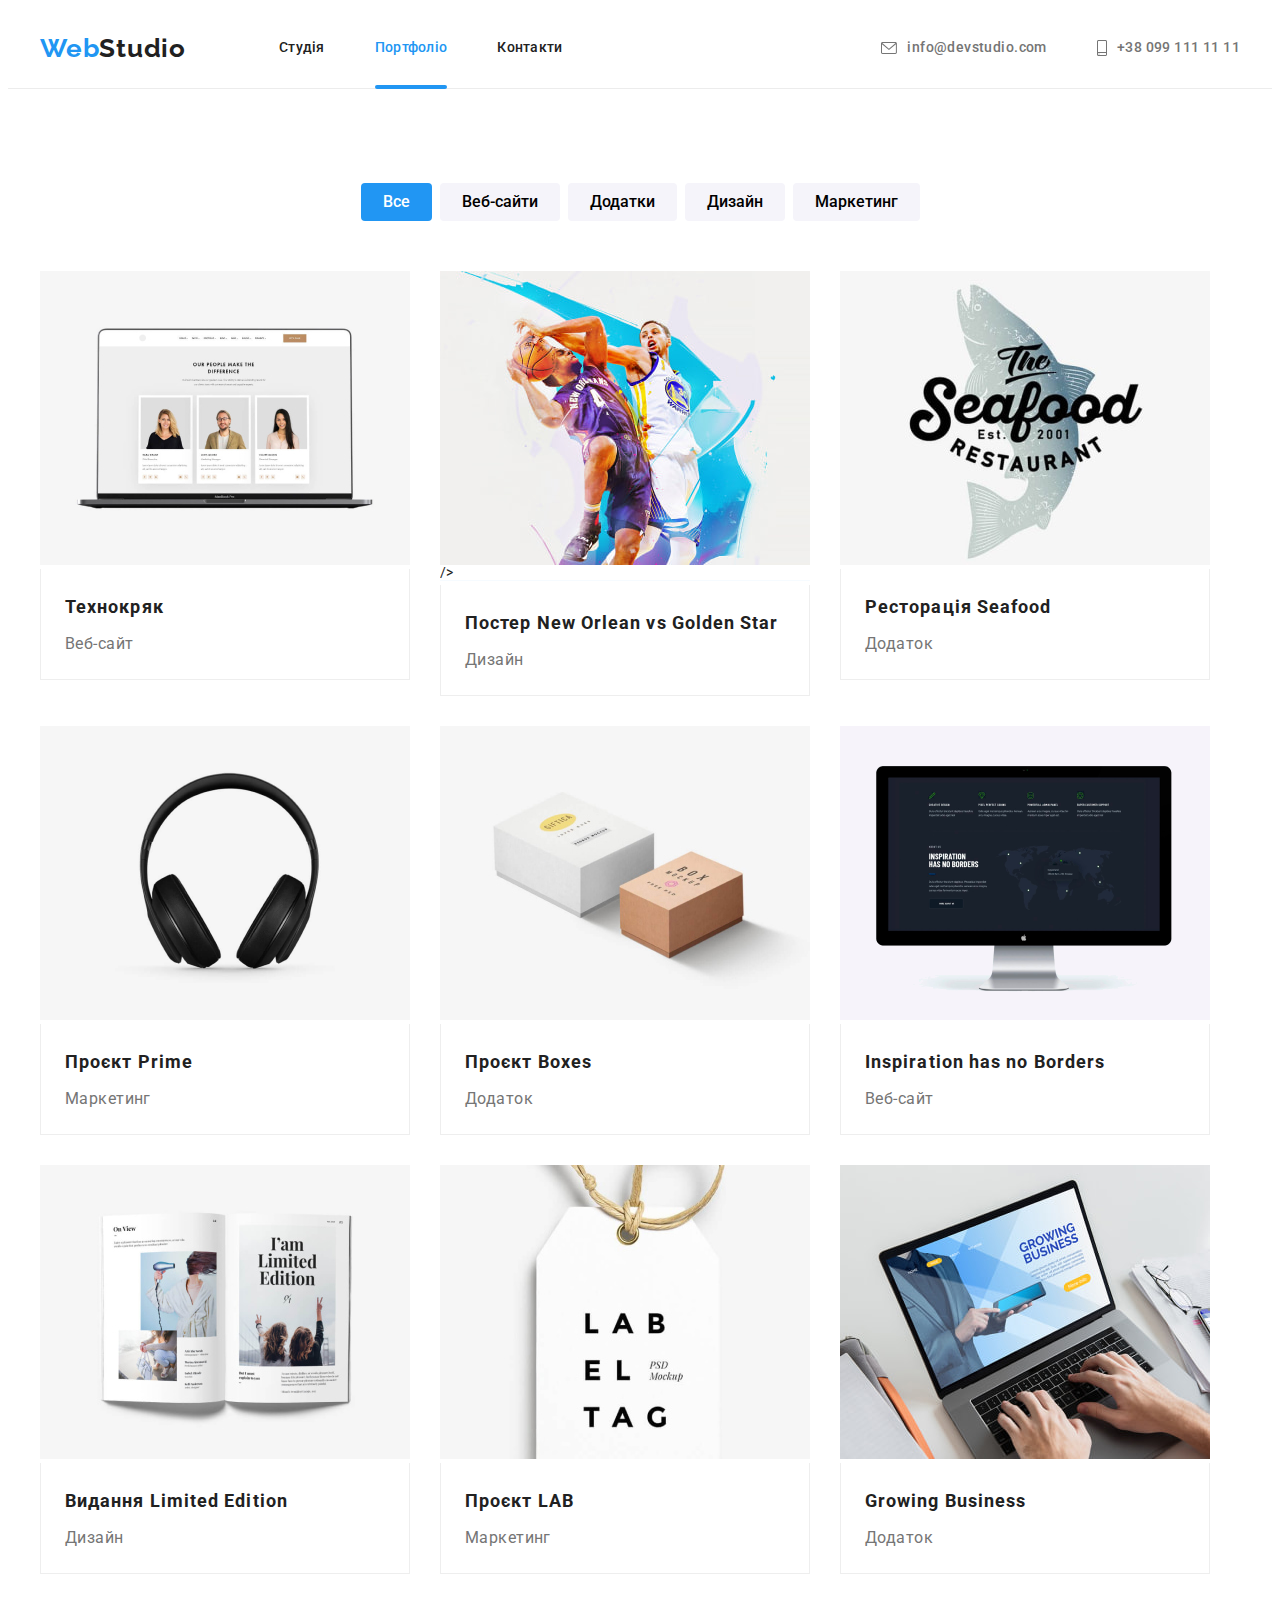
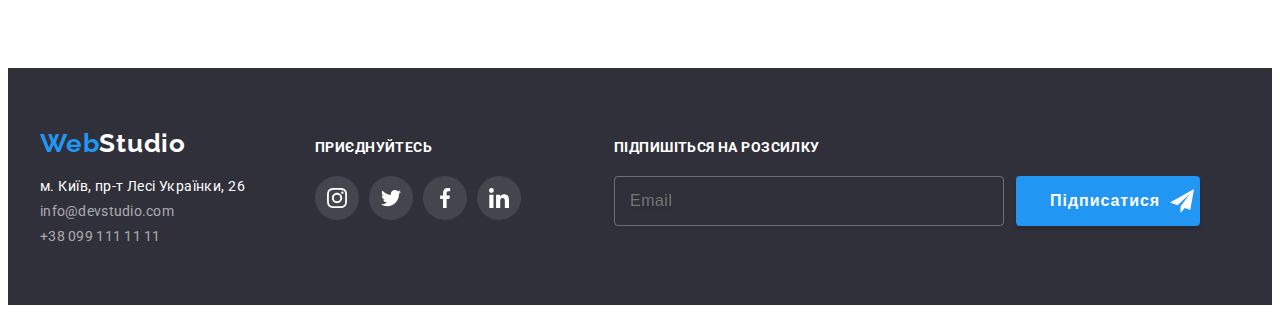
==== commit e92d6664: "коригування дз7" ====
--- a/portfolio.html
+++ b/portfolio.html
@@ -123,7 +123,10 @@
                     src="./images/sport.jpg"
                     alt="фото постеру New Orlean vs Golden Star"
                     width="370"
-                    height="294"
+                    <!--
+                    height="294"
+                    --
+                  />
                   />
                   <div class="overlay-project">
                     <p class="overlay-project-text">
@@ -398,3 +401,4 @@
     </footer>
   </body>
 </html>
+
